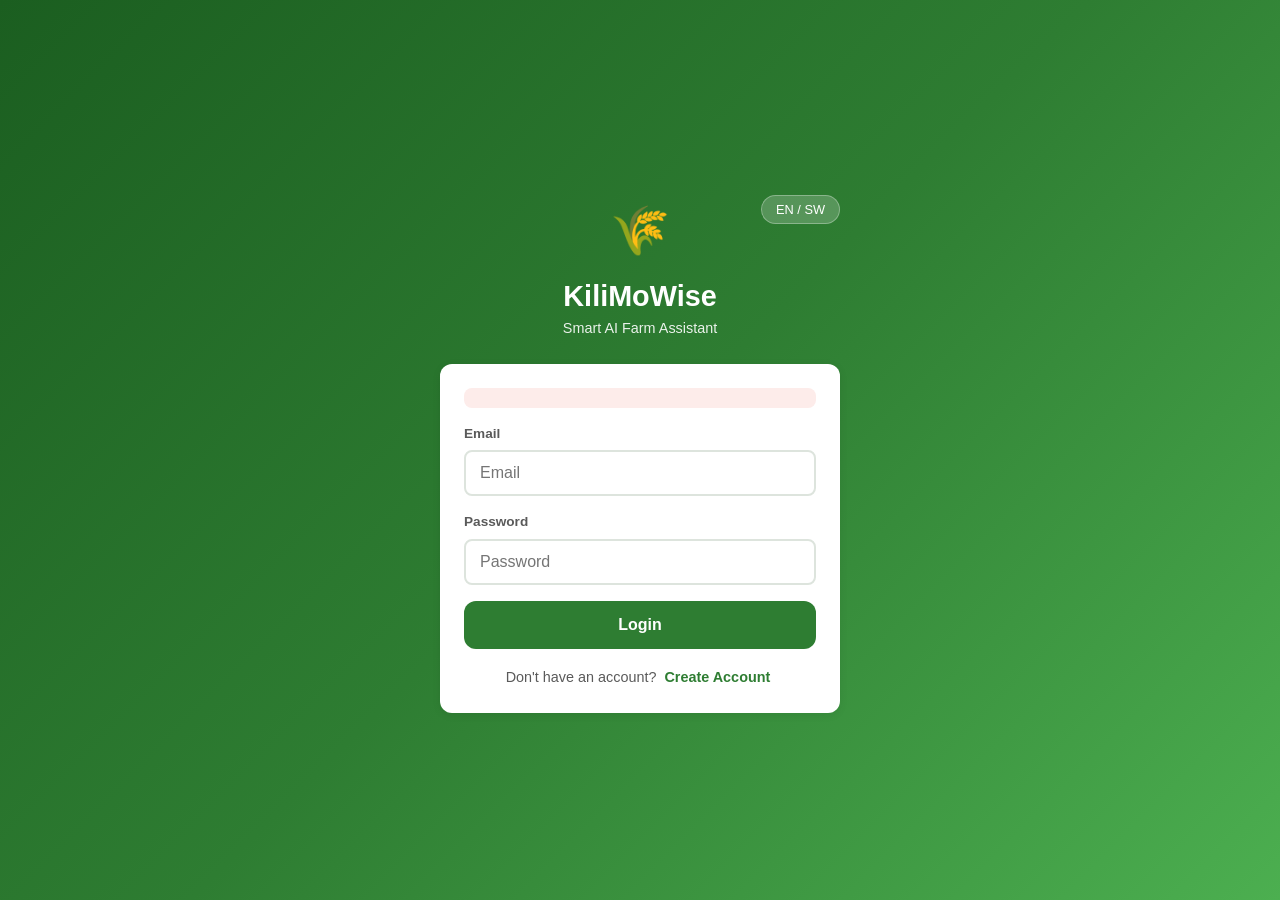
==== frontend/index.html @ 44e57fd1 "Initial frontend MVP - KiliMoWise Smart AI Farm Assistant" ====
<!DOCTYPE html>
<html lang="en">
<head>
  <meta charset="UTF-8">
  <meta name="viewport" content="width=device-width, initial-scale=1.0, maximum-scale=1.0, user-scalable=no">
  <meta name="theme-color" content="#2e7d32">
  <meta name="apple-mobile-web-app-capable" content="yes">
  <meta name="apple-mobile-web-app-status-bar-style" content="black-translucent">
  <title data-i18n="app.name">KiliMoWise</title>
  <link rel="manifest" href="manifest.json">
  <link rel="apple-touch-icon" href="data:image/svg+xml,%3Csvg xmlns='http://www.w3.org/2000/svg' viewBox='0 0 192 192'%3E%3Crect width='192' height='192' fill='%232e7d32'/%3E%3Ctext x='96' y='140' font-size='120' text-anchor='middle' fill='white'%3E🌾%3C/text%3E%3C/svg%3E">
  <link rel="stylesheet" href="css/style.css">
  <script src="config.js"></script>
  <script src="js/i18n.js"></script>
  <script src="js/utils.js"></script>
  <script src="js/api.js"></script>
  <script src="js/auth.js"></script>
  <script src="js/dashboard.js"></script>
  <script>
    if ('serviceWorker' in navigator) {
      navigator.serviceWorker.register('service-worker.js');
    }
  </script>
</head>
<body>
  <header class="app-header">
    <div>
      <span style="font-size:1.2rem;">🌾</span>
      <span data-i18n="app.name" style="font-weight:600;margin-left:6px;">KiliMoWise</span>
    </div>
    <div class="header-actions">
      <button onclick="toggleLanguage()">EN / SW</button>
      <button onclick="logout()" data-i18n="auth.logout">Logout</button>
    </div>
  </header>

  <main class="container">
    <h2 class="mb-16" style="font-size:1.2rem;">
      <span data-i18n="auth.welcome">Karibu</span>, <span id="welcomeName"></span> 👋
    </h2>

    <div class="card">
      <div class="card-title" data-i18n="dashboard.totalExpenses">Total Expenses</div>
      <div id="expenseSkeleton" class="skeleton skeleton-text" style="height:32px;"></div>
      <div id="expenseSummary" class="budget-total">—</div>
    </div>

    <div class="card">
      <div class="card-title" data-i18n="dashboard.latestTip">Farming Tip</div>
      <div id="tipSkeleton" class="skeleton skeleton-text"></div>
      <div class="skeleton skeleton-text short" id="tipSkeleton2"></div>
      <p id="tipContent" style="font-size:0.9rem;color:var(--text-secondary);"></p>
    </div>

    <div id="diagnosisSection" class="card hidden">
      <div class="card-title" data-i18n="dashboard.recentDiagnosis">Recent Diagnosis</div>
      <p id="diagnosisPreview" style="font-size:0.9rem;color:var(--text-secondary);"></p>
      <button class="btn btn-outline btn-block mt-8" onclick="window.location.href='advisor.html'" data-i18n="advisor.title">AI Advisor</button>
    </div>

    <h3 class="mb-8 mt-16" data-i18n="dashboard.quickActions">Quick Actions</h3>
    <div class="quick-actions">
      <a href="advisor.html" class="action-card">
        <span class="action-icon">🤖</span>
        <span class="action-label" data-i18n="nav.advisor">Advisor</span>
      </a>
      <a href="budget.html" class="action-card">
        <span class="action-icon">💰</span>
        <span class="action-label" data-i18n="nav.budget">Budget</span>
      </a>
      <a href="insights.html" class="action-card">
        <span class="action-icon">📊</span>
        <span class="action-label" data-i18n="nav.insights">Insights</span>
      </a>
    </div>
  </main>

  <nav class="bottom-nav">
    <a href="index.html" class="nav-item active"><span class="nav-icon">🏠</span><span data-i18n="nav.home">Home</span></a>
    <a href="advisor.html" class="nav-item"><span class="nav-icon">🤖</span><span data-i18n="nav.advisor">Advisor</span></a>
    <a href="budget.html" class="nav-item"><span class="nav-icon">💰</span><span data-i18n="nav.budget">Budget</span></a>
    <a href="insights.html" class="nav-item"><span class="nav-icon">📊</span><span data-i18n="nav.insights">Insights</span></a>
  </nav>
</body>
</html>
---- frontend/css/style.css ----
:root {
  --primary: #2e7d32;
  --primary-dark: #1b5e20;
  --primary-light: #4caf50;
  --primary-bg: #e8f5e9;
  --bg: #f0f4f0;
  --card: #ffffff;
  --text: #1a1a1a;
  --text-secondary: #5a5a5a;
  --border: #dde4dd;
  --danger: #d32f2f;
  --warning: #f57c00;
  --info: #1976d2;
  --radius: 12px;
  --radius-sm: 8px;
  --shadow: 0 2px 8px rgba(0,0,0,0.08);
  --shadow-lg: 0 4px 16px rgba(0,0,0,0.12);
  --nav-height: 64px;
  --header-height: 56px;
  --max-width: 480px;
}

*, *::before, *::after { box-sizing: border-box; margin: 0; padding: 0; }

html { font-size: 16px; -webkit-text-size-adjust: 100%; }

body {
  font-family: -apple-system, BlinkMacSystemFont, 'Segoe UI', Roboto, Oxygen, Ubuntu, sans-serif;
  background: var(--bg);
  color: var(--text);
  line-height: 1.5;
  min-height: 100vh;
  padding-bottom: calc(var(--nav-height) + 16px);
}

body.auth-page { padding-bottom: 0; }

a { color: var(--primary); text-decoration: none; }
img { max-width: 100%; height: auto; }

.hidden { display: none !important; }

/* ========== APP HEADER ========== */
.app-header {
  background: var(--primary);
  color: white;
  padding: 12px 16px;
  position: sticky;
  top: 0;
  z-index: 100;
  display: flex;
  align-items: center;
  justify-content: space-between;
  min-height: var(--header-height);
}

.app-header h1 {
  font-size: 1.1rem;
  font-weight: 600;
}

.header-actions {
  display: flex;
  align-items: center;
  gap: 8px;
}

.header-actions button {
  background: none;
  border: none;
  color: white;
  font-size: 0.85rem;
  padding: 6px 10px;
  border-radius: var(--radius-sm);
  cursor: pointer;
  display: flex;
  align-items: center;
  gap: 4px;
}

.header-actions button:active { background: rgba(255,255,255,0.15); }

/* ========== BOTTOM NAV ========== */
.bottom-nav {
  position: fixed;
  bottom: 0;
  left: 0;
  right: 0;
  background: var(--card);
  border-top: 1px solid var(--border);
  display: flex;
  z-index: 100;
  height: var(--nav-height);
}

.nav-item {
  flex: 1;
  display: flex;
  flex-direction: column;
  align-items: center;
  justify-content: center;
  gap: 2px;
  font-size: 0.7rem;
  color: var(--text-secondary);
  cursor: pointer;
  text-decoration: none;
  -webkit-tap-highlight-color: transparent;
  padding: 4px 0;
}

.nav-item .nav-icon { font-size: 1.4rem; line-height: 1; }

.nav-item.active { color: var(--primary); font-weight: 600; }

.nav-item:active { background: var(--primary-bg); }

/* ========== CARDS ========== */
.card {
  background: var(--card);
  border-radius: var(--radius);
  box-shadow: var(--shadow);
  padding: 16px;
  margin-bottom: 12px;
}

.card-title {
  font-size: 0.9rem;
  font-weight: 600;
  color: var(--text-secondary);
  text-transform: uppercase;
  letter-spacing: 0.5px;
  margin-bottom: 8px;
}

/* ========== BUTTONS ========== */
.btn {
  display: inline-flex;
  align-items: center;
  justify-content: center;
  gap: 8px;
  padding: 12px 24px;
  border: none;
  border-radius: var(--radius);
  font-size: 1rem;
  font-weight: 600;
  cursor: pointer;
  transition: all 0.15s ease;
  -webkit-tap-highlight-color: transparent;
  min-height: 48px;
  text-align: center;
}

.btn:disabled { opacity: 0.6; cursor: not-allowed; }
.btn:active:not(:disabled) { transform: scale(0.97); }

.btn-primary {
  background: var(--primary);
  color: white;
}

.btn-primary:hover:not(:disabled) { background: var(--primary-dark); }

.btn-outline {
  background: transparent;
  border: 2px solid var(--primary);
  color: var(--primary);
}

.btn-block { width: 100%; }

.btn-link {
  background: none;
  border: none;
  color: var(--primary);
  font-weight: 600;
  cursor: pointer;
  padding: 4px;
  font-size: inherit;
}

/* ========== FORMS ========== */
.form-group { margin-bottom: 16px; }

.form-group label {
  display: block;
  font-size: 0.85rem;
  font-weight: 600;
  color: var(--text-secondary);
  margin-bottom: 6px;
}

.input, .select, textarea.input {
  width: 100%;
  padding: 12px 14px;
  border: 2px solid var(--border);
  border-radius: var(--radius-sm);
  font-size: 1rem;
  font-family: inherit;
  background: var(--card);
  color: var(--text);
  transition: border-color 0.15s;
  -webkit-appearance: none;
  appearance: none;
}

.input:focus, .select:focus, textarea.input:focus {
  outline: none;
  border-color: var(--primary);
}

textarea.input { resize: vertical; min-height: 100px; }

.select {
  background-image: url("data:image/svg+xml,%3Csvg xmlns='http://www.w3.org/2000/svg' width='12' height='8'%3E%3Cpath d='M1 1l5 5 5-5' stroke='%235a5a5a' stroke-width='2' fill='none'/%3E%3C/svg%3E");
  background-repeat: no-repeat;
  background-position: right 14px center;
  padding-right: 36px;
}

/* ========== AUTH PAGE ========== */
.auth-page {
  background: linear-gradient(135deg, var(--primary-dark) 0%, var(--primary) 50%, var(--primary-light) 100%);
  display: flex;
  align-items: center;
  justify-content: center;
  min-height: 100vh;
  padding: 20px;
}

.auth-container {
  width: 100%;
  max-width: 400px;
}

.auth-header {
  text-align: center;
  color: white;
  margin-bottom: 24px;
  position: relative;
}

.auth-header .lang-toggle {
  position: absolute;
  top: 0;
  right: 0;
  background: rgba(255,255,255,0.2);
  border: 1px solid rgba(255,255,255,0.3);
  color: white;
  padding: 6px 14px;
  border-radius: 20px;
  cursor: pointer;
  font-size: 0.8rem;
}

.auth-logo { margin-bottom: 8px; }

.auth-logo .logo-icon { font-size: 3rem; display: block; margin-bottom: 8px; }

.auth-logo h1 { font-size: 1.8rem; font-weight: 700; }

.auth-logo .tagline { font-size: 0.9rem; opacity: 0.9; }

.auth-card { padding: 24px; }

.auth-error {
  background: #fdecea;
  color: var(--danger);
  padding: 10px 14px;
  border-radius: var(--radius-sm);
  margin-bottom: 16px;
  font-size: 0.85rem;
}

.auth-toggle { text-align: center; margin-top: 16px; font-size: 0.9rem; color: var(--text-secondary); }

/* ========== CONTAINER ========== */
.container { max-width: var(--max-width); margin: 0 auto; padding: 16px; }

/* ========== LOADING SPINNER ========== */
.spinner {
  width: 24px;
  height: 24px;
  border: 3px solid var(--border);
  border-top-color: var(--primary);
  border-radius: 50%;
  animation: spin 0.7s linear infinite;
  display: inline-block;
}

@keyframes spin { to { transform: rotate(360deg); } }

.loading-state {
  display: flex;
  flex-direction: column;
  align-items: center;
  justify-content: center;
  padding: 40px 20px;
  gap: 12px;
  color: var(--text-secondary);
}

/* ========== SKELETON ========== */
.skeleton {
  background: linear-gradient(90deg, #e0e0e0 25%, #f0f0f0 50%, #e0e0e0 75%);
  background-size: 200% 100%;
  animation: shimmer 1.5s infinite;
  border-radius: var(--radius-sm);
}

@keyframes shimmer { 0% { background-position: 200% 0; } 100% { background-position: -200% 0; } }

.skeleton-card {
  height: 80px;
  margin-bottom: 12px;
}

.skeleton-text { height: 16px; margin-bottom: 8px; width: 80%; }

.skeleton-text.short { width: 50%; }

/* ========== BADGE ========== */
.badge {
  display: inline-block;
  padding: 4px 10px;
  border-radius: 20px;
  font-size: 0.75rem;
  font-weight: 600;
}

.badge-confidence {
  background: var(--primary-bg);
  color: var(--primary);
  font-size: 0.9rem;
  padding: 6px 14px;
}

.badge-category {
  background: var(--primary-bg);
  color: var(--primary);
}

.badge-season {
  background: #fff3e0;
  color: var(--warning);
}

/* ========== TABLE ========== */
.table-wrapper { overflow-x: auto; }

table {
  width: 100%;
  border-collapse: collapse;
  font-size: 0.85rem;
}

th, td {
  padding: 10px 8px;
  text-align: left;
  border-bottom: 1px solid var(--border);
  white-space: nowrap;
}

th {
  font-weight: 600;
  color: var(--text-secondary);
  font-size: 0.75rem;
  text-transform: uppercase;
  letter-spacing: 0.5px;
}

tr:last-child td { border-bottom: none; }

/* ========== TOAST ========== */
.toast-container {
  position: fixed;
  top: 16px;
  left: 50%;
  transform: translateX(-50%);
  z-index: 1000;
  display: flex;
  flex-direction: column;
  gap: 8px;
  width: calc(100% - 32px);
  max-width: 400px;
}

.toast {
  padding: 14px 18px;
  border-radius: var(--radius);
  color: white;
  font-weight: 500;
  font-size: 0.9rem;
  box-shadow: var(--shadow-lg);
  animation: toastIn 0.3s ease;
}

.toast-success { background: var(--primary); }
.toast-error { background: var(--danger); }
.toast-info { background: var(--info); }

.toast-hide { animation: toastOut 0.3s ease forwards; }

@keyframes toastIn {
  from { opacity: 0; transform: translateY(-20px); }
  to { opacity: 1; transform: translateY(0); }
}

@keyframes toastOut {
  from { opacity: 1; transform: translateY(0); }
  to { opacity: 0; transform: translateY(-20px); }
}

/* ========== QUICK ACTIONS GRID ========== */
.quick-actions {
  display: grid;
  grid-template-columns: 1fr 1fr 1fr;
  gap: 12px;
}

.action-card {
  background: var(--card);
  border-radius: var(--radius);
  box-shadow: var(--shadow);
  padding: 20px 12px;
  text-align: center;
  cursor: pointer;
  text-decoration: none;
  color: var(--text);
  transition: transform 0.15s;
  -webkit-tap-highlight-color: transparent;
}

.action-card:active { transform: scale(0.96); }

.action-card .action-icon { font-size: 2rem; display: block; margin-bottom: 6px; }

.action-card .action-label {
  font-size: 0.8rem;
  font-weight: 600;
  color: var(--text-secondary);
}

/* ========== INSIGHTS ========== */
.insight-section { margin-bottom: 24px; }

.insight-section h2 {
  font-size: 1rem;
  font-weight: 700;
  margin-bottom: 12px;
  display: flex;
  align-items: center;
  gap: 8px;
}

.insight-card {
  background: var(--card);
  border-radius: var(--radius);
  box-shadow: var(--shadow);
  padding: 14px 16px;
  margin-bottom: 8px;
  border-left: 4px solid var(--primary);
}

.insight-card h3 { font-size: 0.95rem; margin-bottom: 4px; }
.insight-card p { font-size: 0.85rem; color: var(--text-secondary); }

/* ========== BUDGET ========== */
.budget-total {
  font-size: 1.6rem;
  font-weight: 700;
  color: var(--primary);
}

.expense-item {
  display: flex;
  justify-content: space-between;
  align-items: center;
  padding: 12px 0;
  border-bottom: 1px solid var(--border);
}

.expense-item:last-child { border-bottom: none; }

.expense-left { flex: 1; }

.expense-category { margin-bottom: 2px; }

.expense-desc { font-size: 0.8rem; color: var(--text-secondary); }

.expense-date { font-size: 0.75rem; color: var(--text-secondary); margin-top: 2px; }

.expense-amount {
  font-weight: 700;
  font-size: 1rem;
  color: var(--text);
  white-space: nowrap;
}

/* ========== ADVISOR RESULTS ========== */
.result-section { margin-top: 16px; }

.result-card {
  background: var(--card);
  border-radius: var(--radius);
  box-shadow: var(--shadow);
  padding: 16px;
  margin-bottom: 12px;
}

.result-card h3 {
  font-size: 0.85rem;
  text-transform: uppercase;
  letter-spacing: 0.5px;
  color: var(--text-secondary);
  margin-bottom: 6px;
}

.result-card p { font-size: 0.95rem; line-height: 1.6; }

.result-card.diagnosis { border-left: 4px solid var(--warning); }
.result-card.solution { border-left: 4px solid var(--primary); }

.confidence-bar {
  height: 8px;
  background: var(--border);
  border-radius: 4px;
  margin-top: 8px;
  overflow: hidden;
}

.confidence-bar-fill {
  height: 100%;
  background: var(--primary);
  border-radius: 4px;
  transition: width 0.5s ease;
}

/* ========== EMPTY STATE ========== */
.empty-state {
  text-align: center;
  padding: 40px 20px;
  color: var(--text-secondary);
}

.empty-state .empty-icon { font-size: 3rem; margin-bottom: 12px; display: block; }
.empty-state p { font-size: 0.9rem; }

/* ========== OFFLINE BANNER ========== */
.offline-banner {
  background: #fff3e0;
  color: var(--warning);
  padding: 8px 16px;
  font-size: 0.8rem;
  font-weight: 600;
  text-align: center;
}

/* ========== CACHED DATA BANNER ========== */
.cached-banner {
  background: #e3f2fd;
  color: var(--info);
  padding: 8px 16px;
  font-size: 0.8rem;
  font-weight: 600;
  text-align: center;
  margin-bottom: 12px;
  border-radius: var(--radius-sm);
}

/* ========== IMAGE UPLOAD PLACEHOLDER ========== */
.upload-placeholder {
  display: flex;
  align-items: center;
  gap: 10px;
  padding: 10px 14px;
  background: var(--bg);
  border: 2px dashed var(--border);
  border-radius: var(--radius-sm);
  color: var(--text-secondary);
  font-size: 0.85rem;
}

.upload-placeholder input[type="file"]:disabled { opacity: 0.4; }

.upload-placeholder .coming-soon {
  font-size: 0.75rem;
  font-weight: 600;
  color: var(--primary);
  background: var(--primary-bg);
  padding: 2px 8px;
  border-radius: 10px;
}

/* ========== RESPONSIVE ========== */
@media (min-width: 768px) {
  .container { max-width: 600px; }
  .quick-actions { gap: 16px; }
  .action-card { padding: 28px 16px; }
  .action-card .action-icon { font-size: 2.5rem; }
}

@media (min-width: 1024px) {
  .container { max-width: 720px; }
}

/* ========== MISC ========== */
.mt-8 { margin-top: 8px; }
.mt-16 { margin-top: 16px; }
.mb-8 { margin-bottom: 8px; }
.mb-16 { margin-bottom: 16px; }
.text-center { text-align: center; }
.text-secondary { color: var(--text-secondary); }
.flex-between { display: flex; justify-content: space-between; align-items: center; }
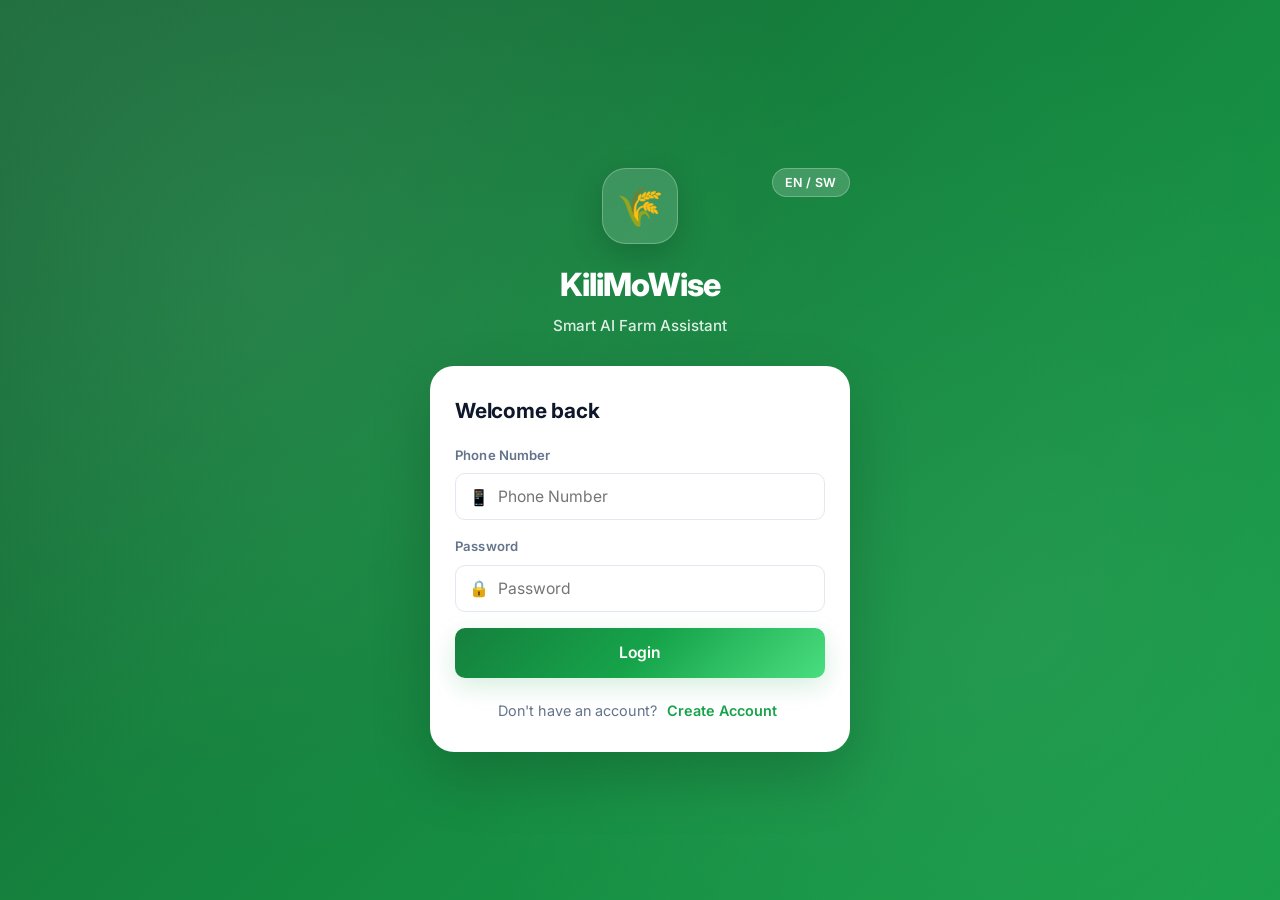
==== commit b1809b0f: "Contract fixes, security hardening, full UI redesign Backend: - Add FarmerDto so password/expenses n" ====
--- a/frontend/index.html
+++ b/frontend/index.html
@@ -3,12 +3,15 @@
 <head>
   <meta charset="UTF-8">
   <meta name="viewport" content="width=device-width, initial-scale=1.0, maximum-scale=1.0, user-scalable=no">
-  <meta name="theme-color" content="#2e7d32">
+  <meta name="theme-color" content="#16a34a">
   <meta name="apple-mobile-web-app-capable" content="yes">
   <meta name="apple-mobile-web-app-status-bar-style" content="black-translucent">
-  <title data-i18n="app.name">KiliMoWise</title>
+  <title data-i18n="dashboard.title">Dashboard · KiliMoWise</title>
   <link rel="manifest" href="manifest.json">
-  <link rel="apple-touch-icon" href="data:image/svg+xml,%3Csvg xmlns='http://www.w3.org/2000/svg' viewBox='0 0 192 192'%3E%3Crect width='192' height='192' fill='%232e7d32'/%3E%3Ctext x='96' y='140' font-size='120' text-anchor='middle' fill='white'%3E🌾%3C/text%3E%3C/svg%3E">
+  <link rel="preconnect" href="https://fonts.googleapis.com">
+  <link rel="preconnect" href="https://fonts.gstatic.com" crossorigin>
+  <link rel="stylesheet" href="https://fonts.googleapis.com/css2?family=Inter:wght@400;500;600;700;800&display=swap">
+  <link rel="apple-touch-icon" href="data:image/svg+xml,%3Csvg xmlns='http://www.w3.org/2000/svg' viewBox='0 0 192 192'%3E%3Crect width='192' height='192' fill='%2316a34a'/%3E%3Ctext x='96' y='140' font-size='120' text-anchor='middle' fill='white'%3E🌾%3C/text%3E%3C/svg%3E">
   <link rel="stylesheet" href="css/style.css">
   <script src="config.js"></script>
   <script src="js/i18n.js"></script>
@@ -24,51 +27,61 @@
 </head>
 <body>
   <header class="app-header">
-    <div>
-      <span style="font-size:1.2rem;">🌾</span>
-      <span data-i18n="app.name" style="font-weight:600;margin-left:6px;">KiliMoWise</span>
+    <div class="header-brand">
+      <span class="brand-mark">🌾</span>
+      <span data-i18n="app.name">KiliMoWise</span>
     </div>
     <div class="header-actions">
-      <button onclick="toggleLanguage()">EN / SW</button>
-      <button onclick="logout()" data-i18n="auth.logout">Logout</button>
+      <button class="lang-pill" onclick="toggleLanguage()">EN / SW</button>
+      <button class="ghost-btn" onclick="logout()" data-i18n="auth.logout">Logout</button>
     </div>
   </header>
 
   <main class="container">
-    <h2 class="mb-16" style="font-size:1.2rem;">
-      <span data-i18n="auth.welcome">Karibu</span>, <span id="welcomeName"></span> 👋
-    </h2>
+    <section class="hero fade-up">
+      <div class="hero-greeting" data-i18n="auth.welcome">Karibu</div>
+      <div class="hero-name" id="welcomeName">Farmer</div>
+      <div class="hero-sub" data-i18n="dashboard.heroSub">Your farm's smart companion — ask, track, and grow.</div>
+    </section>
 
-    <div class="card">
-      <div class="card-title" data-i18n="dashboard.totalExpenses">Total Expenses</div>
-      <div id="expenseSkeleton" class="skeleton skeleton-text" style="height:32px;"></div>
-      <div id="expenseSummary" class="budget-total">—</div>
+    <div class="summary-card fade-up" id="summaryCard">
+      <div class="summary-icon">💰</div>
+      <div class="summary-content">
+        <div class="summary-label" data-i18n="dashboard.totalExpenses">Total Expenses</div>
+        <div id="expenseSummary" class="summary-value skeleton-line">—</div>
+      </div>
     </div>
 
-    <div class="card">
-      <div class="card-title" data-i18n="dashboard.latestTip">Farming Tip</div>
-      <div id="tipSkeleton" class="skeleton skeleton-text"></div>
-      <div class="skeleton skeleton-text short" id="tipSkeleton2"></div>
-      <p id="tipContent" style="font-size:0.9rem;color:var(--text-secondary);"></p>
+    <div id="diagnosisSection" class="card diagnosis-card hidden fade-up">
+      <div class="card-title">
+        <span class="card-title-icon">🩺</span>
+        <span data-i18n="dashboard.recentDiagnosis">Recent Diagnosis</span>
+      </div>
+      <p id="diagnosisPreview" class="text-secondary" style="font-size:0.92rem;line-height:1.5;"></p>
+      <button class="btn btn-ghost btn-block mt-16" onclick="window.location.href='advisor.html'" data-i18n="dashboard.viewAdvisor">View in Advisor</button>
     </div>
 
-    <div id="diagnosisSection" class="card hidden">
-      <div class="card-title" data-i18n="dashboard.recentDiagnosis">Recent Diagnosis</div>
-      <p id="diagnosisPreview" style="font-size:0.9rem;color:var(--text-secondary);"></p>
-      <button class="btn btn-outline btn-block mt-8" onclick="window.location.href='advisor.html'" data-i18n="advisor.title">AI Advisor</button>
+    <div class="tip-card fade-up">
+      <div class="tip-icon">💡</div>
+      <div class="tip-body">
+        <div class="tip-title" data-i18n="dashboard.latestTip">Farming Tip</div>
+        <div id="tipContent" class="tip-content">Rotate crops every season to maintain soil fertility and reduce pest buildup.</div>
+      </div>
     </div>
 
-    <h3 class="mb-8 mt-16" data-i18n="dashboard.quickActions">Quick Actions</h3>
-    <div class="quick-actions">
+    <h3 class="section-title">
+      <span data-i18n="dashboard.quickActions">Quick Actions</span>
+    </h3>
+    <div class="quick-actions fade-up">
       <a href="advisor.html" class="action-card">
         <span class="action-icon">🤖</span>
         <span class="action-label" data-i18n="nav.advisor">Advisor</span>
       </a>
-      <a href="budget.html" class="action-card">
+      <a href="budget.html" class="action-card alt">
         <span class="action-icon">💰</span>
         <span class="action-label" data-i18n="nav.budget">Budget</span>
       </a>
-      <a href="insights.html" class="action-card">
+      <a href="insights.html" class="action-card info">
         <span class="action-icon">📊</span>
         <span class="action-label" data-i18n="nav.insights">Insights</span>
       </a>
--- a/frontend/css/style.css
+++ b/frontend/css/style.css
@@ -1,23 +1,38 @@
 :root {
-  --primary: #2e7d32;
-  --primary-dark: #1b5e20;
-  --primary-light: #4caf50;
-  --primary-bg: #e8f5e9;
-  --bg: #f0f4f0;
+  --primary: #16a34a;
+  --primary-dark: #15803d;
+  --primary-darker: #14532d;
+  --primary-light: #4ade80;
+  --primary-soft: #dcfce7;
+  --primary-bg: #f0fdf4;
+  --accent: #f59e0b;
+  --accent-soft: #fef3c7;
+  --bg: #f8fafc;
+  --bg-soft: #f1f5f9;
   --card: #ffffff;
-  --text: #1a1a1a;
-  --text-secondary: #5a5a5a;
-  --border: #dde4dd;
-  --danger: #d32f2f;
-  --warning: #f57c00;
-  --info: #1976d2;
-  --radius: 12px;
-  --radius-sm: 8px;
-  --shadow: 0 2px 8px rgba(0,0,0,0.08);
-  --shadow-lg: 0 4px 16px rgba(0,0,0,0.12);
-  --nav-height: 64px;
-  --header-height: 56px;
-  --max-width: 480px;
+  --text: #0f172a;
+  --text-secondary: #64748b;
+  --text-muted: #94a3b8;
+  --border: #e2e8f0;
+  --border-soft: #f1f5f9;
+  --danger: #dc2626;
+  --danger-soft: #fee2e2;
+  --success: #16a34a;
+  --info: #0ea5e9;
+  --info-soft: #e0f2fe;
+  --radius: 16px;
+  --radius-sm: 10px;
+  --radius-lg: 24px;
+  --shadow-sm: 0 1px 2px rgba(15,23,42,0.05);
+  --shadow: 0 4px 12px rgba(15,23,42,0.06);
+  --shadow-lg: 0 12px 32px rgba(15,23,42,0.10);
+  --shadow-glow: 0 8px 24px rgba(22,163,74,0.18);
+  --nav-height: 68px;
+  --header-height: 64px;
+  --max-width: 520px;
+  --gradient-primary: linear-gradient(135deg, #15803d 0%, #16a34a 50%, #4ade80 100%);
+  --gradient-hero: linear-gradient(135deg, #14532d 0%, #15803d 40%, #16a34a 100%);
+  --gradient-warm: linear-gradient(135deg, #f59e0b 0%, #fbbf24 100%);
 }
 
 *, *::before, *::after { box-sizing: border-box; margin: 0; padding: 0; }
@@ -25,12 +40,14 @@
 html { font-size: 16px; -webkit-text-size-adjust: 100%; }
 
 body {
-  font-family: -apple-system, BlinkMacSystemFont, 'Segoe UI', Roboto, Oxygen, Ubuntu, sans-serif;
+  font-family: 'Inter', -apple-system, BlinkMacSystemFont, 'Segoe UI', Roboto, Oxygen, Ubuntu, sans-serif;
   background: var(--bg);
   color: var(--text);
-  line-height: 1.5;
+  line-height: 1.55;
   min-height: 100vh;
-  padding-bottom: calc(var(--nav-height) + 16px);
+  padding-bottom: calc(var(--nav-height) + 24px);
+  -webkit-font-smoothing: antialiased;
+  -moz-osx-font-smoothing: grayscale;
 }
 
 body.auth-page { padding-bottom: 0; }
@@ -40,11 +57,13 @@
 
 .hidden { display: none !important; }
 
+button { font-family: inherit; }
+
 /* ========== APP HEADER ========== */
 .app-header {
-  background: var(--primary);
+  background: var(--gradient-primary);
   color: white;
-  padding: 12px 16px;
+  padding: 16px 20px;
   position: sticky;
   top: 0;
   z-index: 100;
@@ -52,45 +71,89 @@
   align-items: center;
   justify-content: space-between;
   min-height: var(--header-height);
+  box-shadow: 0 4px 16px rgba(20,83,45,0.18);
 }
 
 .app-header h1 {
-  font-size: 1.1rem;
-  font-weight: 600;
-}
-
-.header-actions {
-  display: flex;
-  align-items: center;
-  gap: 8px;
-}
-
-.header-actions button {
-  background: none;
+  font-size: 1.15rem;
+  font-weight: 700;
+  letter-spacing: -0.01em;
+}
+
+.app-header .back-btn {
+  width: 36px; height: 36px;
+  border-radius: 50%;
+  background: rgba(255,255,255,0.18);
   border: none;
   color: white;
-  font-size: 0.85rem;
-  padding: 6px 10px;
-  border-radius: var(--radius-sm);
+  font-size: 1.1rem;
+  display: flex; align-items: center; justify-content: center;
   cursor: pointer;
-  display: flex;
-  align-items: center;
-  gap: 4px;
-}
-
-.header-actions button:active { background: rgba(255,255,255,0.15); }
+  transition: background 0.2s;
+}
+.app-header .back-btn:active { background: rgba(255,255,255,0.32); }
+
+.header-brand {
+  display: flex; align-items: center; gap: 10px;
+  font-weight: 700; font-size: 1.05rem;
+  letter-spacing: -0.01em;
+}
+.header-brand .brand-mark {
+  width: 32px; height: 32px;
+  border-radius: 10px;
+  background: rgba(255,255,255,0.18);
+  display: flex; align-items: center; justify-content: center;
+  font-size: 1.1rem;
+}
+
+.header-actions { display: flex; align-items: center; gap: 8px; }
+
+.lang-pill {
+  background: rgba(255,255,255,0.18);
+  border: 1px solid rgba(255,255,255,0.25);
+  color: white;
+  font-size: 0.78rem;
+  font-weight: 600;
+  padding: 6px 12px;
+  border-radius: 999px;
+  cursor: pointer;
+  transition: background 0.2s;
+  letter-spacing: 0.04em;
+}
+.lang-pill:active { background: rgba(255,255,255,0.32); }
+
+.ghost-btn {
+  background: rgba(255,255,255,0.18);
+  border: 1px solid rgba(255,255,255,0.25);
+  color: white;
+  font-size: 0.8rem;
+  font-weight: 600;
+  padding: 7px 14px;
+  border-radius: 999px;
+  cursor: pointer;
+  transition: background 0.2s;
+}
+.ghost-btn:active { background: rgba(255,255,255,0.32); }
 
 /* ========== BOTTOM NAV ========== */
 .bottom-nav {
   position: fixed;
-  bottom: 0;
-  left: 0;
-  right: 0;
-  background: var(--card);
-  border-top: 1px solid var(--border);
+  bottom: 12px;
+  left: 50%;
+  transform: translateX(-50%);
+  background: rgba(255,255,255,0.94);
+  backdrop-filter: saturate(160%) blur(18px);
+  -webkit-backdrop-filter: saturate(160%) blur(18px);
+  border: 1px solid var(--border);
+  border-radius: 999px;
   display: flex;
   z-index: 100;
-  height: var(--nav-height);
+  height: 60px;
+  padding: 6px;
+  gap: 4px;
+  box-shadow: var(--shadow-lg);
+  width: calc(100% - 24px);
+  max-width: 460px;
 }
 
 .nav-item {
@@ -100,36 +163,250 @@
   align-items: center;
   justify-content: center;
   gap: 2px;
-  font-size: 0.7rem;
-  color: var(--text-secondary);
+  font-size: 0.68rem;
+  font-weight: 600;
+  color: var(--text-muted);
   cursor: pointer;
   text-decoration: none;
   -webkit-tap-highlight-color: transparent;
   padding: 4px 0;
-}
-
-.nav-item .nav-icon { font-size: 1.4rem; line-height: 1; }
-
-.nav-item.active { color: var(--primary); font-weight: 600; }
-
-.nav-item:active { background: var(--primary-bg); }
+  border-radius: 999px;
+  transition: all 0.2s;
+}
+
+.nav-item .nav-icon {
+  font-size: 1.25rem;
+  line-height: 1;
+  filter: grayscale(0.3);
+  transition: all 0.2s;
+}
+
+.nav-item.active {
+  color: white;
+  background: var(--gradient-primary);
+  box-shadow: var(--shadow-glow);
+}
+.nav-item.active .nav-icon { filter: none; transform: scale(1.05); }
+
+.nav-item:not(.active):active { background: var(--bg-soft); }
+
+/* ========== CONTAINER ========== */
+.container { max-width: var(--max-width); margin: 0 auto; padding: 20px 16px 8px; }
+
+/* ========== HERO (dashboard) ========== */
+.hero {
+  position: relative;
+  background: var(--gradient-hero);
+  color: white;
+  border-radius: var(--radius-lg);
+  padding: 24px 22px 56px;
+  margin-bottom: 28px;
+  overflow: hidden;
+  box-shadow: var(--shadow-glow);
+}
+.hero::after {
+  content: '';
+  position: absolute;
+  width: 220px; height: 220px;
+  right: -60px; top: -80px;
+  background: radial-gradient(circle, rgba(255,255,255,0.15) 0%, transparent 70%);
+  border-radius: 50%;
+  pointer-events: none;
+}
+.hero-greeting {
+  font-size: 0.82rem;
+  font-weight: 500;
+  letter-spacing: 0.06em;
+  text-transform: uppercase;
+  opacity: 0.85;
+  margin-bottom: 6px;
+}
+.hero-name {
+  font-size: 1.5rem;
+  font-weight: 700;
+  letter-spacing: -0.02em;
+  line-height: 1.2;
+  margin-bottom: 6px;
+}
+.hero-sub {
+  font-size: 0.88rem;
+  opacity: 0.85;
+  max-width: 80%;
+}
+
+/* Floating summary card overlapping the hero */
+.summary-card {
+  background: var(--card);
+  border-radius: var(--radius);
+  padding: 18px 20px;
+  margin: -36px 16px 16px;
+  box-shadow: var(--shadow-lg);
+  position: relative;
+  z-index: 2;
+  display: flex;
+  align-items: center;
+  gap: 16px;
+  max-width: calc(var(--max-width) - 32px);
+  margin-left: auto;
+  margin-right: auto;
+}
+.summary-icon {
+  width: 48px; height: 48px;
+  border-radius: 14px;
+  background: var(--primary-soft);
+  color: var(--primary);
+  display: flex; align-items: center; justify-content: center;
+  font-size: 1.4rem;
+  flex-shrink: 0;
+}
+.summary-content { flex: 1; min-width: 0; }
+.summary-label {
+  font-size: 0.72rem;
+  font-weight: 600;
+  color: var(--text-muted);
+  text-transform: uppercase;
+  letter-spacing: 0.06em;
+  margin-bottom: 2px;
+}
+.summary-value {
+  font-size: 1.4rem;
+  font-weight: 800;
+  color: var(--text);
+  letter-spacing: -0.02em;
+  line-height: 1.1;
+}
+.summary-value.skeleton-line {
+  height: 1.4rem;
+  width: 60%;
+  background: linear-gradient(90deg, #e2e8f0 25%, #f1f5f9 50%, #e2e8f0 75%);
+  background-size: 200% 100%;
+  animation: shimmer 1.4s infinite;
+  border-radius: 6px;
+}
 
 /* ========== CARDS ========== */
 .card {
   background: var(--card);
   border-radius: var(--radius);
   box-shadow: var(--shadow);
-  padding: 16px;
-  margin-bottom: 12px;
-}
+  padding: 18px;
+  margin-bottom: 14px;
+  border: 1px solid var(--border-soft);
+}
+
+.card-elevated { box-shadow: var(--shadow-lg); }
 
 .card-title {
-  font-size: 0.9rem;
-  font-weight: 600;
+  font-size: 0.78rem;
+  font-weight: 700;
   color: var(--text-secondary);
   text-transform: uppercase;
-  letter-spacing: 0.5px;
-  margin-bottom: 8px;
+  letter-spacing: 0.08em;
+  margin-bottom: 10px;
+  display: flex;
+  align-items: center;
+  gap: 8px;
+}
+
+.card-title .card-title-icon {
+  width: 24px; height: 24px;
+  border-radius: 8px;
+  background: var(--primary-soft);
+  color: var(--primary);
+  display: flex; align-items: center; justify-content: center;
+  font-size: 0.8rem;
+}
+
+.section-title {
+  font-size: 1.05rem;
+  font-weight: 700;
+  color: var(--text);
+  letter-spacing: -0.01em;
+  margin: 24px 4px 12px;
+  display: flex;
+  align-items: center;
+  justify-content: space-between;
+}
+.section-title .see-all {
+  font-size: 0.78rem;
+  font-weight: 600;
+  color: var(--primary);
+  text-transform: none;
+  letter-spacing: 0;
+}
+
+/* ========== TIP / ADVICE PREVIEW ========== */
+.tip-card {
+  display: flex; gap: 14px; align-items: flex-start;
+  background: linear-gradient(135deg, #fef3c7 0%, #fde68a 100%);
+  border-radius: var(--radius);
+  padding: 16px;
+  margin-bottom: 14px;
+  color: #78350f;
+  border: 1px solid rgba(245,158,11,0.2);
+}
+.tip-icon {
+  width: 40px; height: 40px;
+  border-radius: 12px;
+  background: rgba(255,255,255,0.7);
+  display: flex; align-items: center; justify-content: center;
+  font-size: 1.2rem;
+  flex-shrink: 0;
+}
+.tip-body { flex: 1; }
+.tip-title {
+  font-size: 0.78rem; font-weight: 700;
+  text-transform: uppercase; letter-spacing: 0.06em;
+  opacity: 0.7; margin-bottom: 4px;
+}
+.tip-content { font-size: 0.92rem; line-height: 1.5; }
+
+.diagnosis-card {
+  border-left: 4px solid var(--accent);
+}
+.diagnosis-card .card-title { color: #b45309; }
+
+/* ========== QUICK ACTIONS ========== */
+.quick-actions {
+  display: grid;
+  grid-template-columns: 1fr 1fr 1fr;
+  gap: 12px;
+}
+
+.action-card {
+  background: var(--card);
+  border-radius: var(--radius);
+  box-shadow: var(--shadow);
+  padding: 22px 12px 18px;
+  text-align: center;
+  cursor: pointer;
+  text-decoration: none;
+  color: var(--text);
+  transition: transform 0.15s, box-shadow 0.2s;
+  -webkit-tap-highlight-color: transparent;
+  border: 1px solid var(--border-soft);
+  display: flex; flex-direction: column; align-items: center; gap: 10px;
+}
+.action-card:active { transform: scale(0.97); box-shadow: var(--shadow); }
+
+.action-card .action-icon {
+  width: 52px; height: 52px;
+  border-radius: 16px;
+  display: flex; align-items: center; justify-content: center;
+  font-size: 1.6rem;
+  background: var(--primary-soft);
+  color: var(--primary);
+  transition: transform 0.2s;
+}
+.action-card:active .action-icon { transform: scale(0.92); }
+
+.action-card.alt .action-icon { background: var(--accent-soft); color: var(--accent); }
+.action-card.info .action-icon { background: var(--info-soft); color: var(--info); }
+
+.action-card .action-label {
+  font-size: 0.82rem;
+  font-weight: 600;
+  color: var(--text);
 }
 
 /* ========== BUTTONS ========== */
@@ -138,33 +415,41 @@
   align-items: center;
   justify-content: center;
   gap: 8px;
-  padding: 12px 24px;
+  padding: 14px 22px;
   border: none;
-  border-radius: var(--radius);
-  font-size: 1rem;
+  border-radius: var(--radius-sm);
+  font-size: 0.98rem;
   font-weight: 600;
   cursor: pointer;
   transition: all 0.15s ease;
   -webkit-tap-highlight-color: transparent;
-  min-height: 48px;
+  min-height: 50px;
   text-align: center;
-}
-
-.btn:disabled { opacity: 0.6; cursor: not-allowed; }
-.btn:active:not(:disabled) { transform: scale(0.97); }
+  letter-spacing: -0.005em;
+}
+.btn:disabled { opacity: 0.55; cursor: not-allowed; }
+.btn:active:not(:disabled) { transform: scale(0.98); }
 
 .btn-primary {
-  background: var(--primary);
+  background: var(--gradient-primary);
   color: white;
-}
-
-.btn-primary:hover:not(:disabled) { background: var(--primary-dark); }
+  box-shadow: var(--shadow-glow);
+}
+.btn-primary:hover:not(:disabled) { box-shadow: 0 10px 28px rgba(22,163,74,0.28); }
 
 .btn-outline {
   background: transparent;
   border: 2px solid var(--primary);
   color: var(--primary);
-}
+  box-shadow: none;
+}
+
+.btn-ghost {
+  background: var(--bg-soft);
+  color: var(--text);
+}
+
+.btn-danger { background: var(--danger); color: white; }
 
 .btn-block { width: 100%; }
 
@@ -174,198 +459,260 @@
   color: var(--primary);
   font-weight: 600;
   cursor: pointer;
-  padding: 4px;
+  padding: 4px 6px;
   font-size: inherit;
-}
+  border-radius: 6px;
+}
+.btn-link:active { background: var(--primary-soft); }
 
 /* ========== FORMS ========== */
 .form-group { margin-bottom: 16px; }
 
 .form-group label {
   display: block;
-  font-size: 0.85rem;
+  font-size: 0.82rem;
   font-weight: 600;
   color: var(--text-secondary);
-  margin-bottom: 6px;
+  margin-bottom: 8px;
+  letter-spacing: 0.01em;
 }
 
 .input, .select, textarea.input {
   width: 100%;
-  padding: 12px 14px;
-  border: 2px solid var(--border);
+  padding: 13px 15px;
+  border: 1.5px solid var(--border);
   border-radius: var(--radius-sm);
-  font-size: 1rem;
+  font-size: 0.98rem;
   font-family: inherit;
   background: var(--card);
   color: var(--text);
-  transition: border-color 0.15s;
+  transition: border-color 0.15s, box-shadow 0.15s;
   -webkit-appearance: none;
   appearance: none;
 }
-
 .input:focus, .select:focus, textarea.input:focus {
   outline: none;
   border-color: var(--primary);
-}
-
-textarea.input { resize: vertical; min-height: 100px; }
+  box-shadow: 0 0 0 4px rgba(22,163,74,0.12);
+}
+
+textarea.input { resize: vertical; min-height: 110px; line-height: 1.5; }
 
 .select {
-  background-image: url("data:image/svg+xml,%3Csvg xmlns='http://www.w3.org/2000/svg' width='12' height='8'%3E%3Cpath d='M1 1l5 5 5-5' stroke='%235a5a5a' stroke-width='2' fill='none'/%3E%3C/svg%3E");
+  background-image: url("data:image/svg+xml,%3Csvg xmlns='http://www.w3.org/2000/svg' width='12' height='8'%3E%3Cpath d='M1 1l5 5 5-5' stroke='%2364748b' stroke-width='2' fill='none' stroke-linecap='round'/%3E%3C/svg%3E");
   background-repeat: no-repeat;
-  background-position: right 14px center;
-  padding-right: 36px;
-}
+  background-position: right 16px center;
+  padding-right: 40px;
+}
+
+.input-icon-wrap {
+  position: relative;
+}
+.input-icon-wrap .input-icon {
+  position: absolute;
+  left: 14px;
+  top: 50%;
+  transform: translateY(-50%);
+  color: var(--text-muted);
+  font-size: 1rem;
+  pointer-events: none;
+}
+.input-icon-wrap .input { padding-left: 42px; }
 
 /* ========== AUTH PAGE ========== */
 .auth-page {
-  background: linear-gradient(135deg, var(--primary-dark) 0%, var(--primary) 50%, var(--primary-light) 100%);
+  background:
+    radial-gradient(circle at 0% 0%, rgba(74,222,128,0.18) 0%, transparent 50%),
+    radial-gradient(circle at 100% 100%, rgba(21,128,61,0.18) 0%, transparent 50%),
+    var(--gradient-hero);
   display: flex;
   align-items: center;
   justify-content: center;
   min-height: 100vh;
   padding: 20px;
+  position: relative;
+  overflow: hidden;
+}
+.auth-page::before {
+  content: '';
+  position: absolute;
+  inset: 0;
+  background-image:
+    radial-gradient(circle at 20% 30%, rgba(255,255,255,0.06) 0%, transparent 50%),
+    radial-gradient(circle at 80% 70%, rgba(255,255,255,0.06) 0%, transparent 50%);
+  pointer-events: none;
 }
 
 .auth-container {
   width: 100%;
-  max-width: 400px;
+  max-width: 420px;
+  position: relative;
+  z-index: 1;
 }
 
 .auth-header {
   text-align: center;
   color: white;
-  margin-bottom: 24px;
+  margin-bottom: 28px;
   position: relative;
+}
+
+.auth-logo { margin-bottom: 8px; }
+
+.auth-logo .logo-mark {
+  width: 76px; height: 76px;
+  border-radius: 24px;
+  background: rgba(255,255,255,0.15);
+  border: 1px solid rgba(255,255,255,0.25);
+  margin: 0 auto 16px;
+  display: flex; align-items: center; justify-content: center;
+  font-size: 2.4rem;
+  box-shadow: 0 12px 32px rgba(0,0,0,0.18);
+  animation: float 4s ease-in-out infinite;
+}
+
+@keyframes float {
+  0%, 100% { transform: translateY(0); }
+  50% { transform: translateY(-6px); }
+}
+
+.auth-logo h1 {
+  font-size: 2rem;
+  font-weight: 800;
+  letter-spacing: -0.03em;
+  margin-bottom: 4px;
+}
+
+.auth-logo .tagline {
+  font-size: 0.95rem;
+  opacity: 0.85;
+  font-weight: 500;
 }
 
 .auth-header .lang-toggle {
   position: absolute;
   top: 0;
   right: 0;
-  background: rgba(255,255,255,0.2);
-  border: 1px solid rgba(255,255,255,0.3);
-  color: white;
-  padding: 6px 14px;
-  border-radius: 20px;
-  cursor: pointer;
-  font-size: 0.8rem;
-}
-
-.auth-logo { margin-bottom: 8px; }
-
-.auth-logo .logo-icon { font-size: 3rem; display: block; margin-bottom: 8px; }
-
-.auth-logo h1 { font-size: 1.8rem; font-weight: 700; }
-
-.auth-logo .tagline { font-size: 0.9rem; opacity: 0.9; }
-
-.auth-card { padding: 24px; }
+}
+
+.auth-card {
+  background: var(--card);
+  border-radius: var(--radius-lg);
+  padding: 28px 24px;
+  box-shadow: 0 24px 60px rgba(0,0,0,0.18);
+  border: 1px solid rgba(255,255,255,0.6);
+  backdrop-filter: blur(10px);
+}
+
+.auth-card h2 {
+  font-size: 1.3rem;
+  font-weight: 700;
+  margin-bottom: 18px;
+  color: var(--text);
+  letter-spacing: -0.01em;
+}
 
 .auth-error {
-  background: #fdecea;
+  background: var(--danger-soft);
   color: var(--danger);
-  padding: 10px 14px;
+  padding: 11px 14px;
   border-radius: var(--radius-sm);
   margin-bottom: 16px;
   font-size: 0.85rem;
-}
-
-.auth-toggle { text-align: center; margin-top: 16px; font-size: 0.9rem; color: var(--text-secondary); }
-
-/* ========== CONTAINER ========== */
-.container { max-width: var(--max-width); margin: 0 auto; padding: 16px; }
+  font-weight: 500;
+  display: flex; align-items: center; gap: 8px;
+  border: 1px solid rgba(220,38,38,0.2);
+}
+.auth-error::before { content: '⚠️'; font-size: 0.9rem; }
+
+.auth-toggle {
+  text-align: center;
+  margin-top: 20px;
+  font-size: 0.9rem;
+  color: var(--text-secondary);
+}
 
 /* ========== LOADING SPINNER ========== */
 .spinner {
-  width: 24px;
-  height: 24px;
-  border: 3px solid var(--border);
+  width: 22px; height: 22px;
+  border: 2.5px solid rgba(22,163,74,0.2);
   border-top-color: var(--primary);
   border-radius: 50%;
   animation: spin 0.7s linear infinite;
   display: inline-block;
 }
 
+.spinner.lg { width: 38px; height: 38px; border-width: 3px; }
+
 @keyframes spin { to { transform: rotate(360deg); } }
 
 .loading-state {
-  display: flex;
-  flex-direction: column;
-  align-items: center;
-  justify-content: center;
-  padding: 40px 20px;
-  gap: 12px;
-  color: var(--text-secondary);
+  display: flex; flex-direction: column; align-items: center; justify-content: center;
+  padding: 36px 20px; gap: 12px; color: var(--text-secondary);
+  font-size: 0.9rem;
 }
 
 /* ========== SKELETON ========== */
+@keyframes shimmer { 0% { background-position: 200% 0; } 100% { background-position: -200% 0; } }
+
 .skeleton {
-  background: linear-gradient(90deg, #e0e0e0 25%, #f0f0f0 50%, #e0e0e0 75%);
+  background: linear-gradient(90deg, #e2e8f0 25%, #f1f5f9 50%, #e2e8f0 75%);
   background-size: 200% 100%;
-  animation: shimmer 1.5s infinite;
-  border-radius: var(--radius-sm);
-}
-
-@keyframes shimmer { 0% { background-position: 200% 0; } 100% { background-position: -200% 0; } }
-
-.skeleton-card {
-  height: 80px;
-  margin-bottom: 12px;
+  animation: shimmer 1.4s infinite;
+  border-radius: 6px;
 }
 
 .skeleton-text { height: 16px; margin-bottom: 8px; width: 80%; }
-
 .skeleton-text.short { width: 50%; }
 
 /* ========== BADGE ========== */
 .badge {
-  display: inline-block;
+  display: inline-flex;
+  align-items: center;
+  gap: 4px;
   padding: 4px 10px;
-  border-radius: 20px;
-  font-size: 0.75rem;
-  font-weight: 600;
+  border-radius: 999px;
+  font-size: 0.72rem;
+  font-weight: 700;
+  letter-spacing: 0.02em;
 }
 
 .badge-confidence {
-  background: var(--primary-bg);
-  color: var(--primary);
-  font-size: 0.9rem;
-  padding: 6px 14px;
+  background: var(--primary-soft);
+  color: var(--primary-dark);
 }
 
 .badge-category {
-  background: var(--primary-bg);
-  color: var(--primary);
+  background: var(--info-soft);
+  color: #0369a1;
 }
 
 .badge-season {
-  background: #fff3e0;
-  color: var(--warning);
+  background: var(--accent-soft);
+  color: #b45309;
 }
 
 /* ========== TABLE ========== */
-.table-wrapper { overflow-x: auto; }
-
-table {
-  width: 100%;
-  border-collapse: collapse;
-  font-size: 0.85rem;
-}
+.table-wrapper { overflow-x: auto; margin: 0 -4px; }
+.table-wrapper table { padding: 0 4px; }
+
+table { width: 100%; border-collapse: collapse; font-size: 0.85rem; }
 
 th, td {
-  padding: 10px 8px;
+  padding: 11px 8px;
   text-align: left;
-  border-bottom: 1px solid var(--border);
+  border-bottom: 1px solid var(--border-soft);
   white-space: nowrap;
 }
+th:first-child, td:first-child { padding-left: 0; }
+th:last-child, td:last-child { padding-right: 0; text-align: right; }
 
 th {
-  font-weight: 600;
-  color: var(--text-secondary);
-  font-size: 0.75rem;
+  font-weight: 700;
+  color: var(--text-muted);
+  font-size: 0.7rem;
   text-transform: uppercase;
-  letter-spacing: 0.5px;
+  letter-spacing: 0.08em;
 }
 
 tr:last-child td { border-bottom: none; }
@@ -381,229 +728,264 @@
   flex-direction: column;
   gap: 8px;
   width: calc(100% - 32px);
-  max-width: 400px;
+  max-width: 420px;
+  pointer-events: none;
 }
 
 .toast {
-  padding: 14px 18px;
+  padding: 13px 18px;
   border-radius: var(--radius);
   color: white;
-  font-weight: 500;
-  font-size: 0.9rem;
+  font-weight: 600;
+  font-size: 0.88rem;
   box-shadow: var(--shadow-lg);
   animation: toastIn 0.3s ease;
-}
-
-.toast-success { background: var(--primary); }
+  display: flex; align-items: center; gap: 10px;
+  pointer-events: auto;
+  border: 1px solid rgba(255,255,255,0.15);
+}
+
+.toast::before { font-size: 1.05rem; }
+.toast-success { background: var(--success); }
+.toast-success::before { content: '✓'; }
 .toast-error { background: var(--danger); }
+.toast-error::before { content: '✕'; }
 .toast-info { background: var(--info); }
+.toast-info::before { content: 'ℹ'; }
 
 .toast-hide { animation: toastOut 0.3s ease forwards; }
 
 @keyframes toastIn {
-  from { opacity: 0; transform: translateY(-20px); }
-  to { opacity: 1; transform: translateY(0); }
-}
-
+  from { opacity: 0; transform: translateY(-20px) scale(0.96); }
+  to { opacity: 1; transform: translateY(0) scale(1); }
+}
 @keyframes toastOut {
   from { opacity: 1; transform: translateY(0); }
   to { opacity: 0; transform: translateY(-20px); }
 }
 
-/* ========== QUICK ACTIONS GRID ========== */
-.quick-actions {
-  display: grid;
-  grid-template-columns: 1fr 1fr 1fr;
-  gap: 12px;
-}
-
-.action-card {
-  background: var(--card);
-  border-radius: var(--radius);
-  box-shadow: var(--shadow);
-  padding: 20px 12px;
-  text-align: center;
-  cursor: pointer;
-  text-decoration: none;
-  color: var(--text);
-  transition: transform 0.15s;
-  -webkit-tap-highlight-color: transparent;
-}
-
-.action-card:active { transform: scale(0.96); }
-
-.action-card .action-icon { font-size: 2rem; display: block; margin-bottom: 6px; }
-
-.action-card .action-label {
-  font-size: 0.8rem;
-  font-weight: 600;
-  color: var(--text-secondary);
-}
-
 /* ========== INSIGHTS ========== */
-.insight-section { margin-bottom: 24px; }
+.insight-section { margin-bottom: 28px; }
 
 .insight-section h2 {
   font-size: 1rem;
   font-weight: 700;
-  margin-bottom: 12px;
+  margin: 0 4px 12px;
   display: flex;
   align-items: center;
   gap: 8px;
+  letter-spacing: -0.01em;
 }
 
 .insight-card {
   background: var(--card);
   border-radius: var(--radius);
   box-shadow: var(--shadow);
-  padding: 14px 16px;
-  margin-bottom: 8px;
+  padding: 16px 18px;
+  margin-bottom: 10px;
+  border: 1px solid var(--border-soft);
   border-left: 4px solid var(--primary);
-}
-
-.insight-card h3 { font-size: 0.95rem; margin-bottom: 4px; }
-.insight-card p { font-size: 0.85rem; color: var(--text-secondary); }
+  transition: transform 0.15s, box-shadow 0.2s;
+  cursor: pointer;
+}
+.insight-card:active { transform: scale(0.99); }
+
+.insight-card.alt { border-left-color: var(--accent); }
+.insight-card.info { border-left-color: var(--info); }
+
+.insight-card h3 { font-size: 0.95rem; margin-bottom: 6px; font-weight: 700; }
+.insight-card p { font-size: 0.85rem; color: var(--text-secondary); line-height: 1.5; }
 
 /* ========== BUDGET ========== */
 .budget-total {
-  font-size: 1.6rem;
-  font-weight: 700;
+  font-size: 1.8rem;
+  font-weight: 800;
   color: var(--primary);
+  letter-spacing: -0.02em;
+  line-height: 1.1;
 }
 
 .expense-item {
   display: flex;
   justify-content: space-between;
   align-items: center;
-  padding: 12px 0;
-  border-bottom: 1px solid var(--border);
-}
-
+  gap: 12px;
+  padding: 14px 0;
+  border-bottom: 1px solid var(--border-soft);
+}
 .expense-item:last-child { border-bottom: none; }
 
-.expense-left { flex: 1; }
-
-.expense-category { margin-bottom: 2px; }
-
-.expense-desc { font-size: 0.8rem; color: var(--text-secondary); }
-
-.expense-date { font-size: 0.75rem; color: var(--text-secondary); margin-top: 2px; }
+.expense-left { flex: 1; min-width: 0; }
+.expense-category { margin-bottom: 4px; }
+.expense-desc {
+  font-size: 0.88rem;
+  color: var(--text);
+  font-weight: 500;
+  margin-bottom: 2px;
+  white-space: nowrap;
+  overflow: hidden;
+  text-overflow: ellipsis;
+}
+.expense-date {
+  font-size: 0.75rem;
+  color: var(--text-muted);
+  font-weight: 500;
+}
 
 .expense-amount {
-  font-weight: 700;
-  font-size: 1rem;
+  font-weight: 800;
+  font-size: 1.02rem;
   color: var(--text);
   white-space: nowrap;
+  letter-spacing: -0.01em;
 }
 
 /* ========== ADVISOR RESULTS ========== */
-.result-section { margin-top: 16px; }
+.result-section { margin-top: 18px; display: flex; flex-direction: column; gap: 12px; }
 
 .result-card {
   background: var(--card);
   border-radius: var(--radius);
   box-shadow: var(--shadow);
-  padding: 16px;
-  margin-bottom: 12px;
+  padding: 18px;
+  border: 1px solid var(--border-soft);
+  border-left: 4px solid var(--primary);
 }
 
 .result-card h3 {
-  font-size: 0.85rem;
+  font-size: 0.78rem;
   text-transform: uppercase;
-  letter-spacing: 0.5px;
+  letter-spacing: 0.08em;
   color: var(--text-secondary);
-  margin-bottom: 6px;
-}
-
-.result-card p { font-size: 0.95rem; line-height: 1.6; }
-
-.result-card.diagnosis { border-left: 4px solid var(--warning); }
-.result-card.solution { border-left: 4px solid var(--primary); }
+  margin-bottom: 8px;
+  font-weight: 700;
+  display: flex; align-items: center; gap: 6px;
+}
+
+.result-card h3 .ic { font-size: 0.9rem; }
+
+.result-card p { font-size: 0.95rem; line-height: 1.6; color: var(--text); }
+
+.result-card.diagnosis { border-left-color: var(--accent); }
+.result-card.solution { border-left-color: var(--primary); }
+.result-card.remedies  { border-left-color: var(--info); }
 
 .confidence-bar {
   height: 8px;
-  background: var(--border);
-  border-radius: 4px;
-  margin-top: 8px;
+  background: var(--bg-soft);
+  border-radius: 999px;
+  margin-top: 10px;
   overflow: hidden;
 }
-
 .confidence-bar-fill {
   height: 100%;
-  background: var(--primary);
-  border-radius: 4px;
-  transition: width 0.5s ease;
-}
+  background: var(--gradient-primary);
+  border-radius: 999px;
+  transition: width 0.6s cubic-bezier(0.16, 1, 0.3, 1);
+}
+
+.confidence-row {
+  display: flex; align-items: center; justify-content: space-between;
+  margin-bottom: 4px;
+}
+.confidence-row .label { font-size: 0.85rem; color: var(--text-secondary); font-weight: 600; }
+.confidence-row .value { font-size: 0.95rem; font-weight: 800; color: var(--primary); }
 
 /* ========== EMPTY STATE ========== */
 .empty-state {
   text-align: center;
-  padding: 40px 20px;
-  color: var(--text-secondary);
-}
-
-.empty-state .empty-icon { font-size: 3rem; margin-bottom: 12px; display: block; }
+  padding: 36px 20px;
+  color: var(--text-muted);
+}
+.empty-state .empty-icon {
+  font-size: 2.4rem;
+  margin-bottom: 12px;
+  display: inline-flex;
+  width: 64px; height: 64px;
+  align-items: center; justify-content: center;
+  border-radius: 20px;
+  background: var(--bg-soft);
+}
 .empty-state p { font-size: 0.9rem; }
 
 /* ========== OFFLINE BANNER ========== */
 .offline-banner {
-  background: #fff3e0;
-  color: var(--warning);
-  padding: 8px 16px;
-  font-size: 0.8rem;
+  background: var(--accent-soft);
+  color: #b45309;
+  padding: 10px 16px;
+  font-size: 0.82rem;
   font-weight: 600;
   text-align: center;
-}
-
-/* ========== CACHED DATA BANNER ========== */
+  border-bottom: 1px solid rgba(245,158,11,0.2);
+}
+
 .cached-banner {
-  background: #e3f2fd;
-  color: var(--info);
-  padding: 8px 16px;
-  font-size: 0.8rem;
+  background: var(--info-soft);
+  color: #0369a1;
+  padding: 10px 16px;
+  font-size: 0.82rem;
   font-weight: 600;
   text-align: center;
   margin-bottom: 12px;
   border-radius: var(--radius-sm);
-}
-
-/* ========== IMAGE UPLOAD PLACEHOLDER ========== */
-.upload-placeholder {
+  border: 1px solid rgba(14,165,233,0.2);
+}
+
+/* ========== IMAGE UPLOAD ========== */
+.upload-zone {
   display: flex;
   align-items: center;
-  gap: 10px;
-  padding: 10px 14px;
-  background: var(--bg);
+  gap: 12px;
+  padding: 14px;
+  background: var(--bg-soft);
   border: 2px dashed var(--border);
-  border-radius: var(--radius-sm);
+  border-radius: var(--radius);
   color: var(--text-secondary);
-  font-size: 0.85rem;
-}
-
-.upload-placeholder input[type="file"]:disabled { opacity: 0.4; }
-
-.upload-placeholder .coming-soon {
-  font-size: 0.75rem;
-  font-weight: 600;
-  color: var(--primary);
-  background: var(--primary-bg);
-  padding: 2px 8px;
-  border-radius: 10px;
-}
-
-/* ========== RESPONSIVE ========== */
-@media (min-width: 768px) {
-  .container { max-width: 600px; }
-  .quick-actions { gap: 16px; }
-  .action-card { padding: 28px 16px; }
-  .action-card .action-icon { font-size: 2.5rem; }
-}
-
-@media (min-width: 1024px) {
-  .container { max-width: 720px; }
-}
-
-/* ========== MISC ========== */
+  font-size: 0.88rem;
+  cursor: pointer;
+  transition: all 0.2s;
+  position: relative;
+  overflow: hidden;
+}
+.upload-zone:hover { border-color: var(--primary); background: var(--primary-bg); }
+.upload-zone input[type="file"] { position: absolute; inset: 0; opacity: 0; cursor: pointer; }
+
+.upload-zone .upload-icon {
+  width: 42px; height: 42px;
+  border-radius: 12px;
+  background: var(--card);
+  display: flex; align-items: center; justify-content: center;
+  font-size: 1.2rem;
+  flex-shrink: 0;
+  border: 1px solid var(--border);
+}
+.upload-zone .upload-text { flex: 1; font-weight: 500; }
+.upload-zone .upload-hint { font-size: 0.75rem; color: var(--text-muted); margin-top: 2px; }
+
+.upload-preview {
+  position: relative;
+  border-radius: var(--radius);
+  overflow: hidden;
+  margin-top: 10px;
+  border: 1px solid var(--border);
+  box-shadow: var(--shadow);
+}
+.upload-preview img { display: block; width: 100%; max-height: 220px; object-fit: cover; }
+.upload-preview .upload-remove {
+  position: absolute;
+  top: 8px; right: 8px;
+  width: 32px; height: 32px;
+  border-radius: 50%;
+  background: rgba(15,23,42,0.7);
+  color: white;
+  border: none;
+  cursor: pointer;
+  display: flex; align-items: center; justify-content: center;
+  font-size: 0.9rem;
+  backdrop-filter: blur(6px);
+}
+
+/* ========== UTILITY ========== */
 .mt-8 { margin-top: 8px; }
 .mt-16 { margin-top: 16px; }
 .mb-8 { margin-bottom: 8px; }
@@ -611,3 +993,26 @@
 .text-center { text-align: center; }
 .text-secondary { color: var(--text-secondary); }
 .flex-between { display: flex; justify-content: space-between; align-items: center; }
+.gap-8 { gap: 8px; }
+
+/* ========== FADE-IN ========== */
+@keyframes fadeUp {
+  from { opacity: 0; transform: translateY(8px); }
+  to { opacity: 1; transform: translateY(0); }
+}
+.fade-up { animation: fadeUp 0.35s ease both; }
+
+/* ========== RESPONSIVE ========== */
+@media (min-width: 768px) {
+  .container { max-width: 640px; padding: 28px 20px 8px; }
+  .quick-actions { gap: 16px; }
+  .action-card { padding: 28px 12px 22px; }
+  .action-card .action-icon { width: 60px; height: 60px; font-size: 1.8rem; }
+  .summary-card { max-width: 640px; }
+  .hero { padding: 32px 32px 64px; }
+  .hero-name { font-size: 1.75rem; }
+}
+@media (min-width: 1024px) {
+  .container { max-width: 760px; }
+  .summary-card { max-width: 760px; }
+}
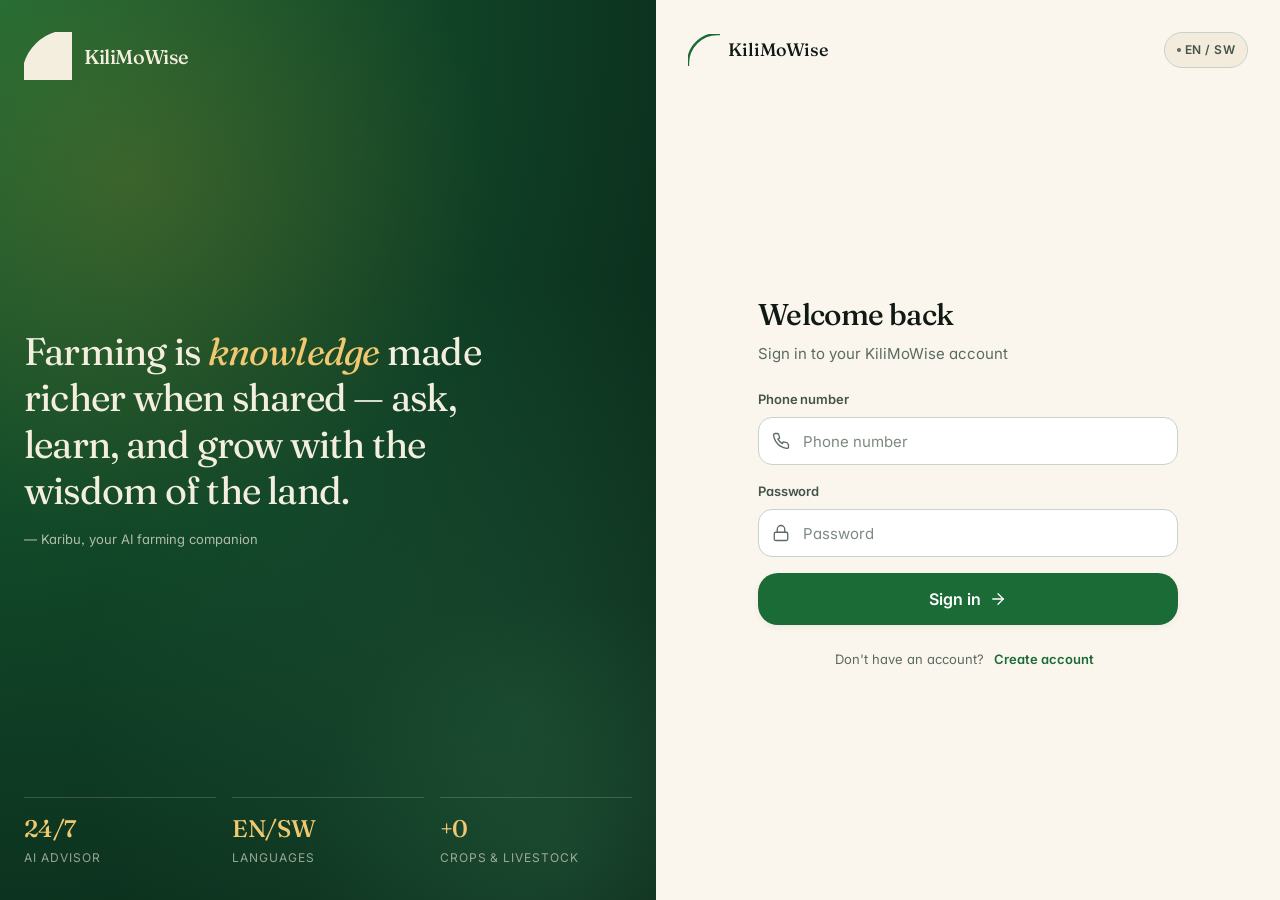
==== commit 9b07b49e: "feat(frontend): editorial design system overhaul Design system: - tokens.css: warm earth palette (fo" ====
--- a/frontend/index.html
+++ b/frontend/index.html
@@ -2,97 +2,154 @@
 <html lang="en">
 <head>
   <meta charset="UTF-8">
-  <meta name="viewport" content="width=device-width, initial-scale=1.0, maximum-scale=1.0, user-scalable=no">
-  <meta name="theme-color" content="#16a34a">
+  <meta name="viewport" content="width=device-width, initial-scale=1.0, viewport-fit=cover">
+  <meta name="theme-color" content="#0e3a23" media="(prefers-color-scheme: light)">
+  <meta name="theme-color" content="#0a0d0a" media="(prefers-color-scheme: dark)">
+  <meta name="description" content="KiliMoWise — AI-powered crop and animal advice, expense tracking, and seasonal insights for Kenyan farmers.">
   <meta name="apple-mobile-web-app-capable" content="yes">
   <meta name="apple-mobile-web-app-status-bar-style" content="black-translucent">
+  <meta name="apple-mobile-web-app-title" content="KiliMoWise">
+  <meta name="mobile-web-app-capable" content="yes">
+  <meta name="format-detection" content="telephone=no">
+
   <title data-i18n="dashboard.title">Dashboard · KiliMoWise</title>
+
   <link rel="manifest" href="manifest.json">
+  <link rel="icon" type="image/svg+xml" href="icons/icon.svg">
+  <link rel="apple-touch-icon" href="icons/apple-touch-icon.png">
+
   <link rel="preconnect" href="https://fonts.googleapis.com">
   <link rel="preconnect" href="https://fonts.gstatic.com" crossorigin>
-  <link rel="stylesheet" href="https://fonts.googleapis.com/css2?family=Inter:wght@400;500;600;700;800&display=swap">
-  <link rel="apple-touch-icon" href="data:image/svg+xml,%3Csvg xmlns='http://www.w3.org/2000/svg' viewBox='0 0 192 192'%3E%3Crect width='192' height='192' fill='%2316a34a'/%3E%3Ctext x='96' y='140' font-size='120' text-anchor='middle' fill='white'%3E🌾%3C/text%3E%3C/svg%3E">
-  <link rel="stylesheet" href="css/style.css">
+  <link rel="stylesheet" href="https://fonts.googleapis.com/css2?family=Fraunces:opsz,wght@9..144,400;9..144,500;9..144,600&family=Inter:wght@400;500;600;700&family=JetBrains+Mono:wght@500;600&display=swap">
+
+  <link rel="stylesheet" href="css/tokens.css">
+  <link rel="stylesheet" href="css/app.css">
+
   <script src="config.js"></script>
+  <script src="js/icons.js"></script>
   <script src="js/i18n.js"></script>
   <script src="js/utils.js"></script>
   <script src="js/api.js"></script>
   <script src="js/auth.js"></script>
+  <script src="js/ui.js"></script>
+  <script src="js/shell.js"></script>
   <script src="js/dashboard.js"></script>
+
   <script>
     if ('serviceWorker' in navigator) {
-      navigator.serviceWorker.register('service-worker.js');
+      window.addEventListener('load', function () {
+        navigator.serviceWorker.register('service-worker.js').catch(function () {});
+      });
     }
   </script>
 </head>
 <body>
-  <header class="app-header">
-    <div class="header-brand">
-      <span class="brand-mark">🌾</span>
-      <span data-i18n="app.name">KiliMoWise</span>
-    </div>
-    <div class="header-actions">
-      <button class="lang-pill" onclick="toggleLanguage()">EN / SW</button>
-      <button class="ghost-btn" onclick="logout()" data-i18n="auth.logout">Logout</button>
-    </div>
-  </header>
-
-  <main class="container">
-    <section class="hero fade-up">
-      <div class="hero-greeting" data-i18n="auth.welcome">Karibu</div>
-      <div class="hero-name" id="welcomeName">Farmer</div>
-      <div class="hero-sub" data-i18n="dashboard.heroSub">Your farm's smart companion — ask, track, and grow.</div>
+  <main class="page">
+    <section class="hero scale-in" id="heroSection">
+      <div class="hero-eyebrow" data-i18n="dashboard.heroEyebrow">Today on the farm</div>
+      <h1 class="hero-title" id="heroGreeting"><span data-i18n="dashboard.heroGreeting">Welcome back</span><span id="heroNameWrap">, <em id="heroName">Farmer</em></span></h1>
+      <p class="hero-sub" data-i18n="dashboard.heroSub">Your farm's smart companion — ask, track, and grow with confidence.</p>
+      <div class="hero-actions">
+        <a href="advisor.html" class="btn btn-primary">
+          <span id="ctaAskIcon"></span>
+          <span data-i18n="dashboard.ctaAsk">Ask the advisor</span>
+        </a>
+        <a href="budget.html" class="btn btn-outline">
+          <span id="ctaTrackIcon"></span>
+          <span data-i18n="dashboard.ctaTrack">Track an expense</span>
+        </a>
+      </div>
     </section>
 
-    <div class="summary-card fade-up" id="summaryCard">
-      <div class="summary-icon">💰</div>
-      <div class="summary-content">
-        <div class="summary-label" data-i18n="dashboard.totalExpenses">Total Expenses</div>
-        <div id="expenseSummary" class="summary-value skeleton-line">—</div>
+    <section class="stat-grid stagger mb-5">
+      <div class="stat-tile">
+        <div class="stat-icon" id="iconTotal"></div>
+        <div class="stat-label" data-i18n="dashboard.thisMonth">This month</div>
+        <div class="stat-value num" id="statThisMonth">KES 0</div>
       </div>
-    </div>
+      <div class="stat-tile alt">
+        <div class="stat-icon" id="iconLast"></div>
+        <div class="stat-label" data-i18n="dashboard.lastMonth">Last month</div>
+        <div class="stat-value stat-value-muted num" id="statLastMonth">KES 0</div>
+      </div>
+      <div class="stat-tile info">
+        <div class="stat-icon" id="iconTop"></div>
+        <div class="stat-label" data-i18n="dashboard.topCategory">Top category</div>
+        <div class="stat-value stat-value-sm" id="statTopCategory">—</div>
+      </div>
+      <div class="stat-tile">
+        <div class="stat-icon" id="iconChange"></div>
+        <div class="stat-label" data-i18n="dashboard.monthChange">vs last month</div>
+        <div class="stat-value num" id="statMonthChange">0%</div>
+      </div>
+    </section>
 
-    <div id="diagnosisSection" class="card diagnosis-card hidden fade-up">
-      <div class="card-title">
-        <span class="card-title-icon">🩺</span>
-        <span data-i18n="dashboard.recentDiagnosis">Recent Diagnosis</span>
+    <section class="card card-feature fade-up" id="tipCard">
+      <div class="flex justify-between items-center mb-2">
+        <span class="eyebrow accent" data-i18n="dashboard.latestTip">Today's tip</span>
+        <span id="tipIcon" style="color: var(--harvest-300);"></span>
       </div>
-      <p id="diagnosisPreview" class="text-secondary" style="font-size:0.92rem;line-height:1.5;"></p>
-      <button class="btn btn-ghost btn-block mt-16" onclick="window.location.href='advisor.html'" data-i18n="dashboard.viewAdvisor">View in Advisor</button>
-    </div>
+      <p id="tipContent" style="font-family: var(--font-display); font-size: var(--text-lg); line-height: var(--leading-snug); color: #f3eedd;">—</p>
+    </section>
 
-    <div class="tip-card fade-up">
-      <div class="tip-icon">💡</div>
-      <div class="tip-body">
-        <div class="tip-title" data-i18n="dashboard.latestTip">Farming Tip</div>
-        <div id="tipContent" class="tip-content">Rotate crops every season to maintain soil fertility and reduce pest buildup.</div>
+    <section id="diagnosisSection" class="card hidden fade-up mt-5">
+      <div class="card-header">
+        <div>
+          <div class="eyebrow" data-i18n="dashboard.recentDiagnosis">Recent diagnosis</div>
+          <div class="card-title" id="diagnosisTitle" style="margin-top: 4px;">—</div>
+        </div>
+        <span class="badge primary" id="diagnosisBadge">—</span>
       </div>
-    </div>
+      <p id="diagnosisPreview" class="text-secondary" style="font-size: var(--text-sm); line-height: var(--leading-relaxed);"></p>
+      <a href="advisor.html" class="btn btn-ghost btn-sm mt-4">
+        <span data-i18n="dashboard.viewAdvisor">Open advisor</span>
+        <span id="diagnosisArrow"></span>
+      </a>
+    </section>
 
-    <h3 class="section-title">
-      <span data-i18n="dashboard.quickActions">Quick Actions</span>
-    </h3>
-    <div class="quick-actions fade-up">
-      <a href="advisor.html" class="action-card">
-        <span class="action-icon">🤖</span>
-        <span class="action-label" data-i18n="nav.advisor">Advisor</span>
+    <h3 class="eyebrow mt-6 mb-3" data-i18n="dashboard.quickActions">Quick actions</h3>
+    <section class="stat-grid stagger">
+      <a href="advisor.html" class="stat-tile interactive" style="text-decoration: none;">
+        <div class="stat-icon" id="qaAdvisor"></div>
+        <div class="stat-label" data-i18n="dashboard.openAdvisor">Open advisor</div>
+        <div class="stat-value-sm text-secondary mt-1" data-i18n="advisor.title">AI Advisor</div>
       </a>
-      <a href="budget.html" class="action-card alt">
-        <span class="action-icon">💰</span>
-        <span class="action-label" data-i18n="nav.budget">Budget</span>
+      <a href="budget.html" class="stat-tile alt interactive" style="text-decoration: none;">
+        <div class="stat-icon" id="qaBudget"></div>
+        <div class="stat-label" data-i18n="dashboard.addExpense">Add expense</div>
+        <div class="stat-value-sm text-secondary mt-1" data-i18n="budget.title">Budget</div>
       </a>
-      <a href="insights.html" class="action-card info">
-        <span class="action-icon">📊</span>
-        <span class="action-label" data-i18n="nav.insights">Insights</span>
+      <a href="insights.html" class="stat-tile info interactive" style="text-decoration: none;">
+        <div class="stat-icon" id="qaInsights"></div>
+        <div class="stat-label" data-i18n="dashboard.viewInsights">View insights</div>
+        <div class="stat-value-sm text-secondary mt-1" data-i18n="insights.title">Insights</div>
       </a>
-    </div>
+      <a href="profile.html" class="stat-tile interactive" style="text-decoration: none;">
+        <div class="stat-icon" id="qaProfile"></div>
+        <div class="stat-label" data-i18n="nav.profile">Profile</div>
+        <div class="stat-value-sm text-secondary mt-1" data-i18n="profile.title">Your profile</div>
+      </a>
+    </section>
   </main>
 
-  <nav class="bottom-nav">
-    <a href="index.html" class="nav-item active"><span class="nav-icon">🏠</span><span data-i18n="nav.home">Home</span></a>
-    <a href="advisor.html" class="nav-item"><span class="nav-icon">🤖</span><span data-i18n="nav.advisor">Advisor</span></a>
-    <a href="budget.html" class="nav-item"><span class="nav-icon">💰</span><span data-i18n="nav.budget">Budget</span></a>
-    <a href="insights.html" class="nav-item"><span class="nav-icon">📊</span><span data-i18n="nav.insights">Insights</span></a>
-  </nav>
+  <script>
+    document.addEventListener('DOMContentLoaded', function () {
+      // Inject inline icons into elements
+      var placeIcon = function (el, name) { if (el) el.appendChild(window.svg(name, 20)); };
+      placeIcon(document.getElementById('iconTotal'), 'wallet');
+      placeIcon(document.getElementById('iconLast'), 'calendar');
+      placeIcon(document.getElementById('iconTop'), 'tag');
+      placeIcon(document.getElementById('iconChange'), 'trending-up');
+      placeIcon(document.getElementById('tipIcon'), 'sun');
+      placeIcon(document.getElementById('ctaAskIcon'), 'sparkles');
+      placeIcon(document.getElementById('ctaTrackIcon'), 'plus');
+      placeIcon(document.getElementById('diagnosisArrow'), 'arrow-right');
+      placeIcon(document.getElementById('qaAdvisor'), 'sparkles');
+      placeIcon(document.getElementById('qaBudget'), 'wallet');
+      placeIcon(document.getElementById('qaInsights'), 'chart');
+      placeIcon(document.getElementById('qaProfile'), 'user');
+    });
+  </script>
+  <noscript><div style="display:flex;align-items:center;justify-content:center;min-height:60vh;text-align:center;padding:24px;font-family:system-ui,sans-serif;color:#0e3a23"><div><h1 style="margin:0 0 8px">KiliMoWise</h1><p>Please enable JavaScript to use this app.</p></div></div></noscript>
 </body>
 </html>
--- a/frontend/css/tokens.css
+++ b/frontend/css/tokens.css
@@ -0,0 +1,301 @@
+/* =====================================================================
+   KiliMoWise — Design Tokens
+   Light + Dark themes via [data-theme] on <html>
+   ===================================================================== */
+
+:root,
+[data-theme="light"] {
+  /* ---------- INK (text) ---------- */
+  --ink-950: #0f1a14;
+  --ink-800: #1c2a22;
+  --ink-700: #2c3a32;
+  --ink-600: #44544a;
+  --ink-500: #5b6b61;
+  --ink-400: #7d8a80;
+  --ink-300: #a3b1a8;
+  --ink-200: #c8d2cb;
+  --ink-100: #e3eae5;
+
+  /* ---------- FOREST (primary green) ---------- */
+  --forest-950: #082014;
+  --forest-900: #0e3a23;
+  --forest-800: #155228;
+  --forest-700: #1a6b35;
+  --forest-600: #228547;
+  --forest-500: #2a8a4f;
+  --forest-400: #4ba872;
+  --forest-300: #6db986;
+  --forest-200: #a4d4b2;
+  --forest-100: #d8ecdf;
+  --forest-50:  #eff7f1;
+
+  /* ---------- HARVEST (gold/amber accent) ---------- */
+  --harvest-900: #5a3a0c;
+  --harvest-700: #a06b1a;
+  --harvest-600: #c0821f;
+  --harvest-500: #d99c2c;
+  --harvest-400: #e8b754;
+  --harvest-300: #f0c870;
+  --harvest-200: #f7deaa;
+  --harvest-100: #faecc7;
+
+  /* ---------- CLAY (warm neutral surfaces) ---------- */
+  --clay-50:  #faf6ee;
+  --clay-100: #f3ecdc;
+  --clay-200: #e7d9bf;
+  --clay-300: #c8b88f;
+  --clay-400: #8a7a55;
+
+  /* ---------- SIGNAL ---------- */
+  --terra-700: #8a3a1a;
+  --terra-500: #b85a2e;
+  --terra-100: #f8d8c5;
+  --sky-700:   #2a5e80;
+  --sky-500:   #3a7ca5;
+  --sky-100:   #d3e6f0;
+  --moss-500:  #2d5a3d;
+  --moss-100:  #d6e4dc;
+
+  /* ---------- SEMANTIC ALIASES ---------- */
+  --bg:           var(--clay-50);
+  --bg-tint:      var(--forest-50);
+  --surface:      #ffffff;
+  --surface-2:    var(--clay-100);
+  --surface-3:    var(--clay-200);
+  --text:         var(--ink-950);
+  --text-secondary: var(--ink-600);
+  --text-muted:   var(--ink-500);
+  --text-soft:    var(--ink-400);
+  --border:       var(--ink-200);
+  --border-soft:  var(--ink-100);
+  --border-strong: var(--ink-300);
+
+  --primary:        var(--forest-700);
+  --primary-hover:  var(--forest-800);
+  --primary-active: var(--forest-900);
+  --primary-soft:   var(--forest-100);
+  --primary-fg:     #ffffff;
+
+  --accent:        var(--harvest-600);
+  --accent-soft:   var(--harvest-100);
+  --accent-fg:     var(--harvest-900);
+
+  --danger:        var(--terra-500);
+  --danger-soft:   var(--terra-100);
+  --info:          var(--sky-500);
+  --info-soft:     var(--sky-100);
+  --success:       var(--forest-500);
+  --success-soft:  var(--forest-100);
+
+  /* ---------- SHADOWS (warm, not blue-grey) ---------- */
+  --shadow-xs: 0 1px 2px rgba(14, 58, 35, 0.05);
+  --shadow-sm: 0 2px 6px rgba(14, 58, 35, 0.06);
+  --shadow-md: 0 6px 16px rgba(14, 58, 35, 0.08);
+  --shadow-lg: 0 16px 32px rgba(14, 58, 35, 0.10);
+  --shadow-xl: 0 28px 56px rgba(14, 58, 35, 0.14);
+  --shadow-glow: 0 12px 28px rgba(26, 107, 53, 0.22);
+  --shadow-glow-warm: 0 12px 28px rgba(192, 130, 31, 0.24);
+  --shadow-inset: inset 0 1px 2px rgba(14, 58, 35, 0.06);
+
+  /* ---------- RADIUS ---------- */
+  --r-xs: 6px;
+  --r-sm: 10px;
+  --r-md: 14px;
+  --r-lg: 20px;
+  --r-xl: 28px;
+  --r-2xl: 36px;
+  --r-full: 9999px;
+
+  /* ---------- SPACING ---------- */
+  --s-1: 0.25rem;
+  --s-2: 0.5rem;
+  --s-3: 0.75rem;
+  --s-4: 1rem;
+  --s-5: 1.25rem;
+  --s-6: 1.5rem;
+  --s-7: 1.75rem;
+  --s-8: 2rem;
+  --s-10: 2.5rem;
+  --s-12: 3rem;
+  --s-16: 4rem;
+  --s-20: 5rem;
+
+  /* ---------- TYPOGRAPHY ---------- */
+  --font-display: 'Fraunces', 'Iowan Old Style', Georgia, serif;
+  --font-sans: 'Inter', -apple-system, BlinkMacSystemFont, 'Segoe UI', Roboto, sans-serif;
+  --font-mono: 'JetBrains Mono', 'SF Mono', 'Menlo', monospace;
+
+  --text-xs: 0.75rem;
+  --text-sm: 0.8125rem;
+  --text-base: 0.9375rem;
+  --text-md: 1rem;
+  --text-lg: 1.125rem;
+  --text-xl: 1.25rem;
+  --text-2xl: 1.5rem;
+  --text-3xl: 1.875rem;
+  --text-4xl: 2.25rem;
+  --text-5xl: 3rem;
+  --text-6xl: 3.75rem;
+
+  --leading-tight: 1.15;
+  --leading-snug: 1.3;
+  --leading-base: 1.55;
+  --leading-relaxed: 1.7;
+
+  --tracking-tighter: -0.04em;
+  --tracking-tight: -0.02em;
+  --tracking-normal: 0;
+  --tracking-wide: 0.04em;
+  --tracking-wider: 0.08em;
+
+  /* ---------- MOTION ---------- */
+  --ease-out: cubic-bezier(0.16, 1, 0.3, 1);
+  --ease-in-out: cubic-bezier(0.65, 0, 0.35, 1);
+  --ease-spring: cubic-bezier(0.34, 1.56, 0.64, 1);
+  --dur-fast: 120ms;
+  --dur-base: 200ms;
+  --dur-slow: 360ms;
+  --dur-slower: 600ms;
+
+  /* ---------- LAYOUT ---------- */
+  --shell-topbar: 60px;
+  --shell-sidebar: 248px;
+  --shell-bottomnav: 72px;
+  --content-max: 920px;
+  --content-narrow: 640px;
+
+  /* ---------- GRADIENTS ---------- */
+  --grad-hero: radial-gradient(ellipse at top left, var(--forest-700) 0%, var(--forest-900) 60%, var(--forest-950) 100%);
+  --grad-warm: linear-gradient(135deg, var(--harvest-500) 0%, var(--harvest-700) 100%);
+  --grad-sprout: linear-gradient(135deg, var(--forest-400) 0%, var(--forest-600) 100%);
+  --grad-paper: linear-gradient(180deg, transparent 0%, rgba(250, 246, 238, 0.4) 100%);
+}
+
+[data-theme="dark"] {
+  --ink-950: #f3eedd;
+  --ink-800: #e1d8be;
+  --ink-700: #c2bba1;
+  --ink-600: #9c9a86;
+  --ink-500: #777366;
+  --ink-400: #54513f;
+  --ink-300: #3a3729;
+  --ink-200: #25241c;
+  --ink-100: #181810;
+
+  --forest-50:  #0a1a12;
+  --forest-100: #102a1c;
+  --forest-200: #163b27;
+  --forest-300: #1f5438;
+  --forest-400: #2e7d4f;
+  --forest-500: #4ba872;
+  --forest-600: #6dc78f;
+  --forest-700: #8fd6a8;
+  --forest-800: #b3e3c2;
+  --forest-900: #d4eedb;
+  --forest-950: #e7f6ec;
+
+  --harvest-100: #3a2a10;
+  --harvest-200: #523a16;
+  --harvest-300: #7a5420;
+  --harvest-400: #a87228;
+  --harvest-500: #d99c2c;
+  --harvest-600: #e8b754;
+  --harvest-700: #f0c870;
+  --harvest-800: #f7deaa;
+  --harvest-900: #faecc7;
+
+  --clay-50:  #0a0d0a;
+  --clay-100: #121712;
+  --clay-200: #1c241d;
+  --clay-300: #2a332a;
+  --clay-400: #4a5147;
+
+  --bg:           #0a0d0a;
+  --bg-tint:      #0f1611;
+  --surface:      #131a14;
+  --surface-2:    #1a231c;
+  --surface-3:    #243027;
+  --text:         #f3eedd;
+  --text-secondary: #c2bba1;
+  --text-muted:   #9c9a86;
+  --text-soft:    #777366;
+  --border:       #2a342b;
+  --border-soft:  #1c241d;
+  --border-strong: #3a4538;
+
+  --primary:        var(--forest-500);
+  --primary-hover:  var(--forest-400);
+  --primary-active: var(--forest-600);
+  --primary-soft:   var(--forest-100);
+  --primary-fg:     #0a1a12;
+
+  --accent:        var(--harvest-500);
+  --accent-soft:   var(--harvest-100);
+  --accent-fg:     var(--harvest-800);
+
+  --danger:        #d97a4a;
+  --danger-soft:   #3a1f12;
+  --info:          #6ba8c7;
+  --info-soft:     #1a2c38;
+  --success:       #6dc78f;
+  --success-soft:  #102a1c;
+
+  --shadow-xs: 0 1px 2px rgba(0, 0, 0, 0.3);
+  --shadow-sm: 0 2px 6px rgba(0, 0, 0, 0.35);
+  --shadow-md: 0 6px 16px rgba(0, 0, 0, 0.4);
+  --shadow-lg: 0 16px 32px rgba(0, 0, 0, 0.45);
+  --shadow-xl: 0 28px 56px rgba(0, 0, 0, 0.5);
+  --shadow-glow: 0 12px 28px rgba(75, 168, 114, 0.3);
+  --shadow-glow-warm: 0 12px 28px rgba(217, 156, 44, 0.3);
+
+  --grad-hero: radial-gradient(ellipse at top left, var(--forest-700) 0%, var(--forest-900) 60%, #060a07 100%);
+  --grad-paper: linear-gradient(180deg, transparent 0%, rgba(10, 13, 10, 0.4) 100%);
+}
+
+@media (prefers-color-scheme: dark) {
+  :root:not([data-theme]) {
+    color-scheme: dark;
+    --bg:           #0a0d0a;
+    --bg-tint:      #0f1611;
+    --surface:      #131a14;
+    --surface-2:    #1a231c;
+    --surface-3:    #243027;
+    --text:         #f3eedd;
+    --text-secondary: #c2bba1;
+    --text-muted:   #9c9a86;
+    --text-soft:    #777366;
+    --border:       #2a342b;
+    --border-soft:  #1c241d;
+    --border-strong: #3a4538;
+    --primary:        #4ba872;
+    --primary-hover:  #6dc78f;
+    --primary-active: #8fd6a8;
+    --primary-soft:   #102a1c;
+    --primary-fg:     #0a1a12;
+    --accent:        #d99c2c;
+    --accent-soft:   #3a2a10;
+    --accent-fg:     #f7deaa;
+    --danger:        #d97a4a;
+    --danger-soft:   #3a1f12;
+    --info:          #6ba8c7;
+    --info-soft:     #1a2c38;
+    --success:       #6dc78f;
+    --success-soft:  #102a1c;
+    --shadow-xs: 0 1px 2px rgba(0,0,0,0.3);
+    --shadow-sm: 0 2px 6px rgba(0,0,0,0.35);
+    --shadow-md: 0 6px 16px rgba(0,0,0,0.4);
+    --shadow-lg: 0 16px 32px rgba(0,0,0,0.45);
+    --shadow-xl: 0 28px 56px rgba(0,0,0,0.5);
+    --shadow-glow: 0 12px 28px rgba(75, 168, 114, 0.3);
+    --grad-hero: radial-gradient(ellipse at top left, #1f5438 0%, #0a1a12 60%, #060a07 100%);
+  }
+}
+
+@media (prefers-reduced-motion: reduce) {
+  :root {
+    --dur-fast: 0ms;
+    --dur-base: 0ms;
+    --dur-slow: 0ms;
+    --dur-slower: 0ms;
+  }
+}
--- a/frontend/css/app.css
+++ b/frontend/css/app.css
@@ -0,0 +1,1548 @@
+/* =====================================================================
+   KiliMoWise — Base + Components + Layout
+   Mobile-first. Desktop sidebar kicks in at >=1024px.
+   ===================================================================== */
+
+*, *::before, *::after { box-sizing: border-box; margin: 0; padding: 0; }
+
+html {
+  font-size: 16px;
+  -webkit-text-size-adjust: 100%;
+  scroll-behavior: smooth;
+  -webkit-tap-highlight-color: transparent;
+}
+
+body {
+  font-family: var(--font-sans);
+  font-size: var(--text-base);
+  line-height: var(--leading-base);
+  color: var(--text);
+  background: var(--bg);
+  min-height: 100vh;
+  min-height: 100dvh;
+  -webkit-font-smoothing: antialiased;
+  -moz-osx-font-smoothing: grayscale;
+  font-feature-settings: 'cv11', 'ss01', 'ss03';
+  font-variant-ligatures: contextual;
+  padding-bottom: calc(var(--shell-bottomnav) + env(safe-area-inset-bottom, 0) + 8px);
+  text-rendering: optimizeLegibility;
+}
+
+body[data-auth], body.no-nav { padding-bottom: 0; }
+body.has-sheet-open { overflow: hidden; }
+
+@media (min-width: 1024px) {
+  body { padding-bottom: 0; padding-left: var(--shell-sidebar); }
+}
+
+img, svg { max-width: 100%; height: auto; display: block; }
+
+a {
+  color: var(--primary);
+  text-decoration: none;
+  text-underline-offset: 2px;
+}
+a:hover { text-decoration: underline; }
+
+button { font: inherit; color: inherit; background: none; border: 0; cursor: pointer; -webkit-appearance: none; }
+input, select, textarea { font: inherit; color: inherit; }
+
+::selection { background: var(--primary-soft); color: var(--primary-active); }
+
+.hidden { display: none !important; }
+.sr-only {
+  position: absolute; width: 1px; height: 1px; padding: 0; margin: -1px;
+  overflow: hidden; clip: rect(0,0,0,0); white-space: nowrap; border: 0;
+}
+
+/* =====================================================================
+   TYPOGRAPHY
+   ===================================================================== */
+
+.display {
+  font-family: var(--font-display);
+  font-weight: 500;
+  font-style: normal;
+  letter-spacing: var(--tracking-tight);
+  line-height: var(--leading-tight);
+  font-variation-settings: 'opsz' 144, 'SOFT' 100;
+}
+
+.display-1 { font-family: var(--font-display); font-size: var(--text-5xl); font-weight: 400; line-height: var(--leading-tight); letter-spacing: var(--tracking-tighter); }
+.display-2 { font-family: var(--font-display); font-size: var(--text-4xl); font-weight: 500; line-height: var(--leading-tight); letter-spacing: var(--tracking-tight); }
+.display-3 { font-family: var(--font-display); font-size: var(--text-3xl); font-weight: 500; line-height: var(--leading-snug); letter-spacing: var(--tracking-tight); }
+
+h1, h2, h3, h4 { color: var(--text); font-weight: 600; line-height: var(--leading-snug); letter-spacing: var(--tracking-tight); }
+h1 { font-size: var(--text-2xl); }
+h2 { font-size: var(--text-xl); }
+h3 { font-size: var(--text-lg); }
+
+.eyebrow {
+  font-size: var(--text-xs);
+  font-weight: 600;
+  letter-spacing: var(--tracking-wider);
+  text-transform: uppercase;
+  color: var(--text-muted);
+}
+
+.eyebrow.accent { color: var(--accent); }
+.eyebrow.primary { color: var(--primary); }
+
+.text-secondary { color: var(--text-secondary); }
+.text-muted { color: var(--text-muted); }
+.text-soft { color: var(--text-soft); }
+.text-primary { color: var(--primary); }
+.text-accent { color: var(--accent); }
+.text-danger { color: var(--danger); }
+.text-success { color: var(--success); }
+
+.num {
+  font-family: var(--font-mono);
+  font-feature-settings: 'tnum', 'lnum';
+  font-variant-numeric: tabular-nums;
+  letter-spacing: -0.01em;
+}
+
+.mono { font-family: var(--font-mono); }
+
+a.subtle { color: inherit; text-decoration: none; }
+a.subtle:hover { color: var(--primary); }
+
+/* =====================================================================
+   APP SHELL — topbar + sidebar (desktop) + bottom nav (mobile)
+   ===================================================================== */
+
+.app-shell {
+  min-height: 100vh;
+  min-height: 100dvh;
+}
+
+.topbar {
+  position: sticky;
+  top: 0;
+  z-index: 50;
+  display: flex;
+  align-items: center;
+  gap: var(--s-3);
+  height: var(--shell-topbar);
+  padding: 0 var(--s-4);
+  background: color-mix(in srgb, var(--bg) 86%, transparent);
+  backdrop-filter: saturate(180%) blur(20px);
+  -webkit-backdrop-filter: saturate(180%) blur(20px);
+  border-bottom: 1px solid var(--border-soft);
+}
+
+.topbar-title {
+  font-family: var(--font-display);
+  font-size: var(--text-lg);
+  font-weight: 500;
+  letter-spacing: var(--tracking-tight);
+  color: var(--text);
+  flex: 1;
+  min-width: 0;
+  overflow: hidden;
+  text-overflow: ellipsis;
+  white-space: nowrap;
+}
+
+.topbar-title .subtitle {
+  display: block;
+  font-family: var(--font-sans);
+  font-size: var(--text-xs);
+  font-weight: 500;
+  color: var(--text-muted);
+  letter-spacing: var(--tracking-wide);
+  text-transform: uppercase;
+  margin-top: 1px;
+}
+
+.topbar-actions {
+  display: flex;
+  align-items: center;
+  gap: var(--s-2);
+}
+
+.topbar-back {
+  display: inline-flex;
+  align-items: center;
+  justify-content: center;
+  width: 36px;
+  height: 36px;
+  border-radius: var(--r-full);
+  color: var(--text-secondary);
+  transition: background var(--dur-fast) var(--ease-out), color var(--dur-fast) var(--ease-out);
+}
+.topbar-back:hover { background: var(--surface-2); color: var(--text); }
+
+@media (min-width: 1024px) {
+  .topbar { padding: 0 var(--s-8); }
+}
+
+/* ---- SIDEBAR (desktop only) ---- */
+.sidebar {
+  display: none;
+  position: fixed;
+  top: 0;
+  left: 0;
+  bottom: 0;
+  width: var(--shell-sidebar);
+  padding: var(--s-5) var(--s-4);
+  background: var(--surface);
+  border-right: 1px solid var(--border-soft);
+  flex-direction: column;
+  z-index: 40;
+  overflow-y: auto;
+}
+
+.sidebar-brand {
+  display: flex;
+  align-items: center;
+  gap: var(--s-3);
+  padding: var(--s-2) var(--s-3);
+  margin-bottom: var(--s-6);
+}
+
+.sidebar-brand .brand-mark {
+  width: 40px;
+  height: 40px;
+  flex-shrink: 0;
+}
+
+.sidebar-brand-name {
+  font-family: var(--font-display);
+  font-size: var(--text-lg);
+  font-weight: 500;
+  letter-spacing: var(--tracking-tight);
+  color: var(--text);
+  line-height: 1.1;
+}
+
+.sidebar-brand-tag {
+  font-size: 0.6875rem;
+  color: var(--text-muted);
+  letter-spacing: var(--tracking-wider);
+  text-transform: uppercase;
+  margin-top: 2px;
+}
+
+.sidebar-nav {
+  display: flex;
+  flex-direction: column;
+  gap: var(--s-1);
+}
+
+.sidebar-section-label {
+  font-size: 0.6875rem;
+  font-weight: 600;
+  letter-spacing: var(--tracking-wider);
+  text-transform: uppercase;
+  color: var(--text-soft);
+  padding: var(--s-4) var(--s-3) var(--s-2);
+}
+
+.sidebar-link {
+  display: flex;
+  align-items: center;
+  gap: var(--s-3);
+  padding: 10px var(--s-3);
+  border-radius: var(--r-md);
+  font-size: var(--text-base);
+  font-weight: 500;
+  color: var(--text-secondary);
+  text-decoration: none;
+  transition: background var(--dur-fast) var(--ease-out), color var(--dur-fast) var(--ease-out);
+  position: relative;
+}
+
+.sidebar-link:hover { background: var(--surface-2); color: var(--text); text-decoration: none; }
+.sidebar-link.active {
+  background: var(--primary-soft);
+  color: var(--primary-active);
+  font-weight: 600;
+}
+.sidebar-link.active::before {
+  content: '';
+  position: absolute;
+  left: -16px;
+  top: 50%;
+  transform: translateY(-50%);
+  width: 3px;
+  height: 18px;
+  background: var(--primary);
+  border-radius: 0 2px 2px 0;
+}
+
+.sidebar-link .icon { color: currentColor; opacity: 0.85; }
+.sidebar-link.active .icon { opacity: 1; }
+
+.sidebar-footer {
+  margin-top: auto;
+  padding-top: var(--s-4);
+  border-top: 1px solid var(--border-soft);
+}
+
+.sidebar-user {
+  display: flex;
+  align-items: center;
+  gap: var(--s-3);
+  padding: var(--s-3);
+  border-radius: var(--r-md);
+}
+
+.avatar {
+  width: 36px;
+  height: 36px;
+  border-radius: var(--r-full);
+  background: var(--grad-sprout);
+  color: var(--primary-fg);
+  display: inline-flex;
+  align-items: center;
+  justify-content: center;
+  font-weight: 600;
+  font-size: var(--text-sm);
+  letter-spacing: 0.02em;
+  flex-shrink: 0;
+}
+
+.sidebar-user-info { min-width: 0; flex: 1; }
+.sidebar-user-name { font-weight: 600; font-size: var(--text-sm); overflow: hidden; text-overflow: ellipsis; white-space: nowrap; }
+.sidebar-user-meta { font-size: 0.75rem; color: var(--text-muted); }
+
+@media (min-width: 1024px) {
+  .sidebar { display: flex; }
+}
+
+/* ---- BOTTOM NAV (mobile only) ---- */
+.bottomnav {
+  position: fixed;
+  bottom: calc(12px + env(safe-area-inset-bottom, 0));
+  left: 12px;
+  right: 12px;
+  z-index: 60;
+  display: grid;
+  grid-template-columns: repeat(4, 1fr);
+  gap: 4px;
+  height: var(--shell-bottomnav);
+  padding: 6px;
+  background: color-mix(in srgb, var(--surface) 92%, transparent);
+  backdrop-filter: saturate(180%) blur(20px);
+  -webkit-backdrop-filter: saturate(180%) blur(20px);
+  border: 1px solid var(--border);
+  border-radius: var(--r-xl);
+  box-shadow: var(--shadow-lg);
+}
+
+.bottomnav-item {
+  display: flex;
+  flex-direction: column;
+  align-items: center;
+  justify-content: center;
+  gap: 2px;
+  font-size: 0.6875rem;
+  font-weight: 600;
+  color: var(--text-soft);
+  border-radius: var(--r-lg);
+  text-decoration: none;
+  transition: background var(--dur-fast) var(--ease-out), color var(--dur-fast) var(--ease-out);
+  position: relative;
+}
+
+.bottomnav-item:hover { color: var(--text); text-decoration: none; }
+.bottomnav-item.active {
+  background: var(--primary);
+  color: var(--primary-fg);
+}
+
+.bottomnav-item .icon { transition: transform var(--dur-base) var(--ease-spring); }
+.bottomnav-item:active .icon { transform: scale(0.9); }
+
+@media (min-width: 1024px) {
+  .bottomnav { display: none; }
+}
+
+/* =====================================================================
+   PAGE LAYOUT
+   ===================================================================== */
+
+.page {
+  width: 100%;
+  max-width: var(--content-max);
+  margin: 0 auto;
+  padding: var(--s-5) var(--s-4) var(--s-12);
+}
+
+.page-narrow { max-width: var(--content-narrow); }
+
+@media (min-width: 640px) {
+  .page { padding: var(--s-7) var(--s-6) var(--s-12); }
+}
+@media (min-width: 1024px) {
+  .page { padding: var(--s-8) var(--s-8) var(--s-12); }
+}
+
+.page-header {
+  display: flex;
+  align-items: flex-end;
+  justify-content: space-between;
+  gap: var(--s-4);
+  margin-bottom: var(--s-6);
+  flex-wrap: wrap;
+}
+
+.page-title {
+  font-family: var(--font-display);
+  font-size: var(--text-3xl);
+  font-weight: 500;
+  letter-spacing: var(--tracking-tight);
+  line-height: var(--leading-tight);
+}
+
+.page-title small {
+  display: block;
+  font-family: var(--font-sans);
+  font-size: var(--text-sm);
+  font-weight: 500;
+  color: var(--text-muted);
+  letter-spacing: var(--tracking-wide);
+  text-transform: uppercase;
+  margin-bottom: var(--s-1);
+}
+
+.page-actions { display: flex; gap: var(--s-2); flex-shrink: 0; }
+
+@media (min-width: 1024px) {
+  .page-title { font-size: var(--text-4xl); }
+}
+
+/* =====================================================================
+   BUTTONS
+   ===================================================================== */
+
+.btn {
+  display: inline-flex;
+  align-items: center;
+  justify-content: center;
+  gap: var(--s-2);
+  padding: 0 var(--s-5);
+  height: 44px;
+  border-radius: var(--r-md);
+  font-size: var(--text-base);
+  font-weight: 600;
+  letter-spacing: -0.005em;
+  cursor: pointer;
+  white-space: nowrap;
+  -webkit-tap-highlight-color: transparent;
+  transition: background var(--dur-fast) var(--ease-out), border-color var(--dur-fast) var(--ease-out), color var(--dur-fast) var(--ease-out), transform var(--dur-fast) var(--ease-out), box-shadow var(--dur-base) var(--ease-out);
+  border: 1.5px solid transparent;
+  user-select: none;
+  text-decoration: none;
+}
+
+.btn:focus-visible { outline: 2px solid var(--primary); outline-offset: 2px; }
+.btn:active:not(:disabled) { transform: scale(0.97); }
+.btn:disabled { opacity: 0.5; cursor: not-allowed; pointer-events: none; }
+
+.btn-primary {
+  background: var(--primary);
+  color: var(--primary-fg);
+  box-shadow: var(--shadow-sm);
+}
+.btn-primary:hover { background: var(--primary-hover); box-shadow: var(--shadow-md); }
+
+.btn-accent {
+  background: var(--accent);
+  color: #1a1208;
+  box-shadow: var(--shadow-sm);
+}
+.btn-accent:hover { background: var(--harvest-700); color: #fff; }
+
+.btn-ghost {
+  background: var(--surface-2);
+  color: var(--text);
+}
+.btn-ghost:hover { background: var(--surface-3); }
+
+.btn-outline {
+  background: transparent;
+  border-color: var(--border-strong);
+  color: var(--text);
+}
+.btn-outline:hover { background: var(--surface-2); border-color: var(--primary); color: var(--primary); }
+
+.btn-link {
+  background: transparent;
+  color: var(--primary);
+  height: auto;
+  padding: 4px 6px;
+  border-radius: var(--r-sm);
+  font-weight: 600;
+}
+.btn-link:hover { background: var(--primary-soft); }
+
+.btn-danger { background: var(--danger); color: #fff; }
+.btn-danger:hover { background: var(--terra-700); }
+
+.btn-sm { height: 36px; padding: 0 var(--s-4); font-size: var(--text-sm); }
+.btn-lg { height: 52px; padding: 0 var(--s-6); font-size: var(--text-md); border-radius: var(--r-lg); }
+.btn-block { width: 100%; }
+.btn-icon { width: 44px; padding: 0; }
+.btn-icon.btn-sm { width: 36px; }
+
+/* Theme toggle / Lang pill */
+.pill-toggle {
+  display: inline-flex;
+  align-items: center;
+  gap: 4px;
+  height: 36px;
+  padding: 0 12px;
+  background: var(--surface-2);
+  color: var(--text-secondary);
+  border: 1px solid var(--border);
+  border-radius: var(--r-full);
+  font-size: var(--text-xs);
+  font-weight: 600;
+  letter-spacing: var(--tracking-wide);
+  text-transform: uppercase;
+  transition: all var(--dur-fast) var(--ease-out);
+}
+.pill-toggle:hover { background: var(--surface-3); color: var(--text); border-color: var(--border-strong); }
+.pill-toggle .dot { width: 4px; height: 4px; border-radius: var(--r-full); background: var(--text-muted); }
+
+/* =====================================================================
+   CARDS
+   ===================================================================== */
+
+.card {
+  background: var(--surface);
+  border: 1px solid var(--border-soft);
+  border-radius: var(--r-lg);
+  padding: var(--s-5);
+  transition: border-color var(--dur-base) var(--ease-out), box-shadow var(--dur-base) var(--ease-out), transform var(--dur-base) var(--ease-out);
+}
+
+.card.interactive { cursor: pointer; }
+.card.interactive:hover { border-color: var(--border-strong); box-shadow: var(--shadow-md); transform: translateY(-1px); }
+.card.interactive:active { transform: translateY(0); }
+
+.card-header {
+  display: flex;
+  align-items: center;
+  justify-content: space-between;
+  gap: var(--s-3);
+  margin-bottom: var(--s-4);
+}
+
+.card-title {
+  font-family: var(--font-display);
+  font-size: var(--text-lg);
+  font-weight: 500;
+  letter-spacing: var(--tracking-tight);
+  color: var(--text);
+}
+
+.card-subtitle {
+  font-size: var(--text-sm);
+  color: var(--text-muted);
+  margin-top: 2px;
+}
+
+.card-elevated { box-shadow: var(--shadow-sm); }
+.card-feature {
+  background: var(--grad-hero);
+  color: #f3eedd;
+  border: 0;
+  box-shadow: var(--shadow-lg);
+  position: relative;
+  overflow: hidden;
+}
+.card-feature::before {
+  content: '';
+  position: absolute;
+  inset: 0;
+  background:
+    radial-gradient(circle at 0% 0%, rgba(192, 130, 31, 0.18) 0%, transparent 50%),
+    radial-gradient(circle at 100% 100%, rgba(75, 168, 114, 0.12) 0%, transparent 50%);
+  pointer-events: none;
+}
+.card-feature > * { position: relative; z-index: 1; }
+.card-feature .card-title { color: #f3eedd; }
+.card-feature .text-secondary { color: rgba(243, 238, 221, 0.78); }
+.card-feature .eyebrow { color: var(--harvest-300); }
+
+/* =====================================================================
+   STAT TILES
+   ===================================================================== */
+
+.stat-grid {
+  display: grid;
+  grid-template-columns: 1fr 1fr;
+  gap: var(--s-3);
+}
+
+.stat-tile {
+  background: var(--surface);
+  border: 1px solid var(--border-soft);
+  border-radius: var(--r-lg);
+  padding: var(--s-4) var(--s-5);
+  display: flex;
+  flex-direction: column;
+  gap: var(--s-2);
+  position: relative;
+  overflow: hidden;
+  transition: border-color var(--dur-base) var(--ease-out), box-shadow var(--dur-base) var(--ease-out);
+}
+
+.stat-tile:hover { border-color: var(--border-strong); box-shadow: var(--shadow-xs); }
+
+.stat-tile .stat-icon {
+  width: 32px;
+  height: 32px;
+  border-radius: var(--r-md);
+  background: var(--primary-soft);
+  color: var(--primary);
+  display: inline-flex;
+  align-items: center;
+  justify-content: center;
+  margin-bottom: var(--s-1);
+}
+
+.stat-tile.alt .stat-icon { background: var(--accent-soft); color: var(--accent); }
+.stat-tile.info .stat-icon { background: var(--info-soft); color: var(--info); }
+.stat-tile.danger .stat-icon { background: var(--danger-soft); color: var(--danger); }
+
+.stat-label {
+  font-size: 0.6875rem;
+  font-weight: 600;
+  letter-spacing: var(--tracking-wider);
+  text-transform: uppercase;
+  color: var(--text-muted);
+}
+
+.stat-value {
+  font-family: var(--font-display);
+  font-size: var(--text-2xl);
+  font-weight: 500;
+  letter-spacing: var(--tracking-tight);
+  color: var(--text);
+  line-height: 1.1;
+  font-variant-numeric: tabular-nums;
+  font-feature-settings: 'tnum', 'lnum';
+}
+
+.stat-value-sm { font-size: var(--text-md); font-weight: 600; }
+.stat-value-muted { color: var(--text-muted); }
+.stat-value-up { color: var(--danger); }
+.stat-value-down { color: var(--success); }
+
+.stat-delta {
+  display: inline-flex;
+  align-items: center;
+  gap: 4px;
+  font-family: var(--font-mono);
+  font-size: var(--text-xs);
+  font-weight: 600;
+  letter-spacing: 0;
+  color: var(--text-muted);
+}
+.stat-delta.up { color: var(--danger); }
+.stat-delta.down { color: var(--success); }
+
+/* Hero stat (full width) */
+.stat-hero {
+  background: var(--surface);
+  border: 1px solid var(--border-soft);
+  border-radius: var(--r-xl);
+  padding: var(--s-6) var(--s-5);
+  text-align: center;
+  position: relative;
+  overflow: hidden;
+}
+.stat-hero::before {
+  content: '';
+  position: absolute;
+  inset: 0;
+  background: var(--grad-paper);
+  pointer-events: none;
+}
+.stat-hero > * { position: relative; }
+.stat-hero .stat-value { font-size: var(--text-4xl); margin: var(--s-2) 0; }
+.stat-hero .stat-label { display: block; }
+
+/* =====================================================================
+   FORMS
+   ===================================================================== */
+
+.field { margin-bottom: var(--s-4); }
+.field-label {
+  display: block;
+  font-size: var(--text-sm);
+  font-weight: 600;
+  color: var(--text-secondary);
+  margin-bottom: var(--s-2);
+  letter-spacing: -0.005em;
+}
+
+.input,
+.select,
+textarea.input {
+  width: 100%;
+  padding: 0 var(--s-4);
+  height: 48px;
+  background: var(--surface);
+  border: 1.5px solid var(--border);
+  border-radius: var(--r-md);
+  font-size: var(--text-base);
+  color: var(--text);
+  -webkit-appearance: none;
+  appearance: none;
+  transition: border-color var(--dur-fast) var(--ease-out), box-shadow var(--dur-fast) var(--ease-out), background var(--dur-fast) var(--ease-out);
+  font-family: inherit;
+}
+
+textarea.input {
+  height: auto;
+  min-height: 110px;
+  padding: var(--s-3) var(--s-4);
+  line-height: var(--leading-base);
+  resize: vertical;
+}
+
+.input::placeholder, textarea.input::placeholder { color: var(--text-soft); }
+
+.input:hover, .select:hover, textarea.input:hover { border-color: var(--border-strong); }
+
+.input:focus, .select:focus, textarea.input:focus {
+  outline: none;
+  border-color: var(--primary);
+  box-shadow: 0 0 0 4px color-mix(in srgb, var(--primary) 18%, transparent);
+}
+
+.input:disabled, .select:disabled, textarea.input:disabled {
+  background: var(--surface-2);
+  cursor: not-allowed;
+  opacity: 0.7;
+}
+
+.select {
+  background-image: url("data:image/svg+xml,%3Csvg xmlns='http://www.w3.org/2000/svg' viewBox='0 0 12 8' fill='none'%3E%3Cpath d='M1 1.5L6 6.5L11 1.5' stroke='%235b6b61' stroke-width='1.5' stroke-linecap='round' stroke-linejoin='round'/%3E%3C/svg%3E");
+  background-repeat: no-repeat;
+  background-position: right 14px center;
+  background-size: 12px 8px;
+  padding-right: 40px;
+}
+
+.input-icon-wrap {
+  position: relative;
+}
+.input-icon-wrap .input-icon {
+  position: absolute;
+  left: 14px;
+  top: 50%;
+  transform: translateY(-50%);
+  color: var(--text-muted);
+  pointer-events: none;
+  display: flex;
+  align-items: center;
+  justify-content: center;
+}
+.input-icon-wrap .input,
+.input-icon-wrap .select { padding-left: 44px; }
+textarea + .input-icon-wrap .input { padding-left: 44px; }
+
+.input-icon-wrap .input-icon-trailing {
+  position: absolute;
+  right: 12px;
+  top: 50%;
+  transform: translateY(-50%);
+  color: var(--text-muted);
+}
+
+.input-affix {
+  position: relative;
+}
+.input-affix .affix {
+  position: absolute;
+  left: 16px;
+  top: 50%;
+  transform: translateY(-50%);
+  color: var(--text-muted);
+  font-size: var(--text-sm);
+  font-weight: 500;
+  pointer-events: none;
+}
+.input-affix .input { padding-left: 56px; }
+
+.field-hint {
+  font-size: var(--text-xs);
+  color: var(--text-muted);
+  margin-top: var(--s-1);
+}
+.field-error {
+  font-size: var(--text-xs);
+  color: var(--danger);
+  margin-top: var(--s-1);
+  font-weight: 500;
+  display: flex;
+  align-items: center;
+  gap: 4px;
+}
+
+textarea.input { font-family: inherit; }
+
+/* Checkbox + radio */
+.check {
+  display: inline-flex;
+  align-items: center;
+  gap: var(--s-2);
+  cursor: pointer;
+  font-size: var(--text-sm);
+  color: var(--text-secondary);
+  user-select: none;
+}
+.check input { position: absolute; opacity: 0; pointer-events: none; }
+.check .check-box {
+  width: 18px;
+  height: 18px;
+  border: 1.5px solid var(--border-strong);
+  border-radius: 5px;
+  background: var(--surface);
+  display: inline-flex;
+  align-items: center;
+  justify-content: center;
+  color: transparent;
+  transition: all var(--dur-fast) var(--ease-out);
+}
+.check input:checked + .check-box {
+  background: var(--primary);
+  border-color: var(--primary);
+  color: var(--primary-fg);
+}
+.check input:focus-visible + .check-box {
+  box-shadow: 0 0 0 3px color-mix(in srgb, var(--primary) 22%, transparent);
+}
+
+/* =====================================================================
+   SEGMENT CONTROL
+   ===================================================================== */
+
+.segment {
+  display: inline-flex;
+  padding: 4px;
+  background: var(--surface-2);
+  border: 1px solid var(--border);
+  border-radius: var(--r-md);
+  gap: 2px;
+}
+.segment-item {
+  padding: 6px 14px;
+  border-radius: 10px;
+  font-size: var(--text-sm);
+  font-weight: 600;
+  color: var(--text-secondary);
+  cursor: pointer;
+  border: 0;
+  background: transparent;
+  transition: all var(--dur-fast) var(--ease-out);
+}
+.segment-item:hover { color: var(--text); }
+.segment-item.active {
+  background: var(--surface);
+  color: var(--text);
+  box-shadow: var(--shadow-xs);
+}
+
+/* =====================================================================
+   BADGES
+   ===================================================================== */
+
+.badge {
+  display: inline-flex;
+  align-items: center;
+  gap: 4px;
+  padding: 3px 10px;
+  border-radius: var(--r-full);
+  font-size: 0.6875rem;
+  font-weight: 700;
+  letter-spacing: var(--tracking-wide);
+  text-transform: uppercase;
+  background: var(--surface-2);
+  color: var(--text-secondary);
+  white-space: nowrap;
+}
+.badge.primary { background: var(--primary-soft); color: var(--primary-active); }
+.badge.accent { background: var(--accent-soft); color: var(--accent-fg); }
+.badge.info { background: var(--info-soft); color: var(--info); }
+.badge.danger { background: var(--danger-soft); color: var(--danger); }
+.badge.success { background: var(--success-soft); color: var(--success); }
+.badge.solid { background: var(--text); color: var(--bg); }
+
+.badge-dot {
+  display: inline-block;
+  width: 6px;
+  height: 6px;
+  border-radius: var(--r-full);
+  background: currentColor;
+}
+
+/* =====================================================================
+   CHIPS / TAG PILLS
+   ===================================================================== */
+
+.chip {
+  display: inline-flex;
+  align-items: center;
+  gap: 6px;
+  padding: 6px 12px;
+  background: var(--surface);
+  border: 1px solid var(--border);
+  border-radius: var(--r-full);
+  font-size: var(--text-xs);
+  font-weight: 600;
+  color: var(--text-secondary);
+  cursor: pointer;
+  transition: all var(--dur-fast) var(--ease-out);
+}
+.chip:hover { border-color: var(--primary); color: var(--primary); }
+.chip.active { background: var(--primary); color: var(--primary-fg); border-color: var(--primary); }
+
+/* =====================================================================
+   DIVIDER
+   ===================================================================== */
+
+.divider {
+  display: flex;
+  align-items: center;
+  gap: var(--s-3);
+  color: var(--text-soft);
+  font-size: var(--text-xs);
+  text-transform: uppercase;
+  letter-spacing: var(--tracking-wider);
+  margin: var(--s-5) 0;
+}
+.divider::before, .divider::after {
+  content: '';
+  flex: 1;
+  height: 1px;
+  background: var(--border-soft);
+}
+
+/* =====================================================================
+   TOAST
+   ===================================================================== */
+
+.toast-stack {
+  position: fixed;
+  z-index: 200;
+  display: flex;
+  flex-direction: column;
+  gap: var(--s-2);
+  pointer-events: none;
+  max-width: calc(100% - 24px);
+  width: 380px;
+}
+
+.toast-stack.top-center { top: calc(12px + env(safe-area-inset-top, 0)); left: 50%; transform: translateX(-50%); }
+.toast-stack.bottom-right { bottom: calc(12px + env(safe-area-inset-bottom, 0)); right: 12px; }
+.toast-stack.top-right { top: calc(12px + env(safe-area-inset-top, 0)); right: 12px; }
+
+@media (max-width: 640px) {
+  .toast-stack.bottom-right, .toast-stack.top-right { right: 50%; transform: translateX(50%); bottom: calc(var(--shell-bottomnav) + 16px); top: auto; }
+  .toast-stack.top-center { top: calc(12px + env(safe-area-inset-top, 0)); }
+}
+
+.toast {
+  display: flex;
+  align-items: flex-start;
+  gap: var(--s-3);
+  padding: var(--s-3) var(--s-4);
+  background: var(--surface);
+  border: 1px solid var(--border);
+  border-radius: var(--r-md);
+  box-shadow: var(--shadow-lg);
+  pointer-events: auto;
+  animation: toastIn var(--dur-base) var(--ease-spring) both;
+  font-size: var(--text-sm);
+  font-weight: 500;
+  min-width: 240px;
+}
+
+.toast.toast-out { animation: toastOut var(--dur-base) var(--ease-in-out) forwards; }
+
+.toast-icon {
+  width: 24px;
+  height: 24px;
+  border-radius: var(--r-full);
+  display: flex;
+  align-items: center;
+  justify-content: center;
+  flex-shrink: 0;
+  color: #fff;
+  font-weight: 700;
+  font-size: 0.75rem;
+}
+.toast.success .toast-icon { background: var(--success); }
+.toast.error .toast-icon { background: var(--danger); }
+.toast.info .toast-icon { background: var(--info); }
+.toast.warn .toast-icon { background: var(--accent); color: #1a1208; }
+
+.toast-body { flex: 1; min-width: 0; }
+.toast-title { font-weight: 600; color: var(--text); }
+.toast-msg { color: var(--text-secondary); font-size: var(--text-xs); margin-top: 2px; }
+.toast-close {
+  background: transparent;
+  border: 0;
+  color: var(--text-muted);
+  padding: 0;
+  width: 20px;
+  height: 20px;
+  display: flex;
+  align-items: center;
+  justify-content: center;
+  border-radius: var(--r-sm);
+  flex-shrink: 0;
+}
+.toast-close:hover { background: var(--surface-2); color: var(--text); }
+
+@keyframes toastIn {
+  from { opacity: 0; transform: translateY(-8px) scale(0.96); }
+  to { opacity: 1; transform: translateY(0) scale(1); }
+}
+@keyframes toastOut {
+  to { opacity: 0; transform: scale(0.95); }
+}
+
+/* =====================================================================
+   SKELETON
+   ===================================================================== */
+
+@keyframes shimmer {
+  from { background-position: 200% 0; }
+  to { background-position: -200% 0; }
+}
+
+.skeleton {
+  background: linear-gradient(90deg, var(--surface-2) 0%, var(--surface-3) 50%, var(--surface-2) 100%);
+  background-size: 200% 100%;
+  animation: shimmer 1.6s linear infinite;
+  border-radius: var(--r-sm);
+  color: transparent !important;
+}
+.skeleton.line { height: 1em; width: 100%; }
+.skeleton.line-sm { height: 0.75em; width: 60%; }
+.skeleton.box { height: 80px; width: 100%; border-radius: var(--r-md); }
+
+/* =====================================================================
+   LOADING / SPINNER
+   ===================================================================== */
+
+@keyframes spin { to { transform: rotate(360deg); } }
+.spinner {
+  width: 18px;
+  height: 18px;
+  border: 2px solid color-mix(in srgb, var(--primary) 22%, transparent);
+  border-top-color: var(--primary);
+  border-radius: 50%;
+  animation: spin 0.7s linear infinite;
+  display: inline-block;
+}
+.spinner.sm { width: 14px; height: 14px; border-width: 1.5px; }
+.spinner.lg { width: 36px; height: 36px; border-width: 2.5px; }
+
+.loading-state {
+  display: flex;
+  flex-direction: column;
+  align-items: center;
+  justify-content: center;
+  padding: var(--s-10) var(--s-5);
+  gap: var(--s-3);
+  color: var(--text-muted);
+  font-size: var(--text-sm);
+}
+
+.loading-state p { text-align: center; max-width: 280px; }
+
+/* =====================================================================
+   EMPTY STATE
+   ===================================================================== */
+
+.empty-state {
+  display: flex;
+  flex-direction: column;
+  align-items: center;
+  justify-content: center;
+  text-align: center;
+  padding: var(--s-10) var(--s-5);
+  gap: var(--s-3);
+  color: var(--text-muted);
+}
+
+.empty-state .empty-art {
+  width: 88px;
+  height: 88px;
+  color: var(--text-soft);
+  margin-bottom: var(--s-2);
+}
+
+.empty-state h3 {
+  font-family: var(--font-display);
+  font-size: var(--text-lg);
+  font-weight: 500;
+  color: var(--text);
+}
+
+.empty-state p {
+  font-size: var(--text-sm);
+  max-width: 320px;
+  line-height: var(--leading-relaxed);
+}
+
+/* =====================================================================
+   UPLOAD ZONE
+   ===================================================================== */
+
+.upload-zone {
+  position: relative;
+  display: flex;
+  align-items: center;
+  gap: var(--s-3);
+  padding: var(--s-4);
+  background: var(--surface);
+  border: 1.5px dashed var(--border-strong);
+  border-radius: var(--r-lg);
+  color: var(--text-secondary);
+  cursor: pointer;
+  transition: all var(--dur-base) var(--ease-out);
+  overflow: hidden;
+}
+
+.upload-zone:hover, .upload-zone.dragover {
+  border-color: var(--primary);
+  background: var(--primary-soft);
+  color: var(--primary-active);
+}
+
+.upload-zone input[type="file"] { position: absolute; inset: 0; opacity: 0; cursor: pointer; }
+
+.upload-zone .upload-icon {
+  width: 44px;
+  height: 44px;
+  border-radius: var(--r-md);
+  background: var(--primary-soft);
+  color: var(--primary);
+  display: flex;
+  align-items: center;
+  justify-content: center;
+  flex-shrink: 0;
+  transition: transform var(--dur-base) var(--ease-spring);
+}
+.upload-zone:active .upload-icon { transform: scale(0.92); }
+.upload-zone:hover .upload-icon { background: var(--primary); color: var(--primary-fg); }
+
+.upload-zone .upload-text { flex: 1; min-width: 0; }
+.upload-zone .upload-title { font-weight: 600; font-size: var(--text-sm); color: var(--text); }
+.upload-zone .upload-hint { font-size: var(--text-xs); color: var(--text-muted); margin-top: 2px; }
+
+.upload-preview {
+  position: relative;
+  margin-top: var(--s-3);
+  border-radius: var(--r-lg);
+  overflow: hidden;
+  border: 1px solid var(--border);
+  box-shadow: var(--shadow-sm);
+  background: var(--surface-2);
+}
+.upload-preview img { display: block; width: 100%; max-height: 240px; object-fit: cover; }
+.upload-preview .upload-remove {
+  position: absolute;
+  top: 8px;
+  right: 8px;
+  width: 32px;
+  height: 32px;
+  border-radius: var(--r-full);
+  background: color-mix(in srgb, var(--ink-950) 70%, transparent);
+  color: #fff;
+  border: 0;
+  cursor: pointer;
+  display: flex;
+  align-items: center;
+  justify-content: center;
+  backdrop-filter: blur(6px);
+  -webkit-backdrop-filter: blur(6px);
+  transition: all var(--dur-fast) var(--ease-out);
+}
+.upload-preview .upload-remove:hover { background: var(--ink-950); }
+
+/* =====================================================================
+   BANNER (info / offline)
+   ===================================================================== */
+
+.banner {
+  display: flex;
+  align-items: center;
+  gap: var(--s-2);
+  padding: var(--s-2) var(--s-4);
+  font-size: var(--text-sm);
+  font-weight: 500;
+  border-bottom: 1px solid var(--border-soft);
+  background: var(--surface-2);
+  color: var(--text-secondary);
+}
+.banner.accent { background: var(--accent-soft); color: var(--accent-fg); }
+.banner.info { background: var(--info-soft); color: var(--info); }
+.banner.danger { background: var(--danger-soft); color: var(--danger); }
+
+/* =====================================================================
+   CHARTS
+   ===================================================================== */
+
+.chart-frame {
+  position: relative;
+  height: 240px;
+  width: 100%;
+}
+
+@media (min-width: 768px) {
+  .chart-frame { height: 280px; }
+}
+
+/* =====================================================================
+   CONFIDENCE BAR
+   ===================================================================== */
+
+.confidence-row {
+  display: flex;
+  align-items: center;
+  justify-content: space-between;
+  margin-bottom: var(--s-2);
+}
+.confidence-row .label { font-size: var(--text-sm); color: var(--text-secondary); font-weight: 600; }
+.confidence-row .value { font-family: var(--font-mono); font-size: var(--text-md); font-weight: 600; color: var(--primary); }
+
+.confidence-bar {
+  height: 8px;
+  background: var(--surface-2);
+  border-radius: var(--r-full);
+  overflow: hidden;
+}
+.confidence-bar-fill {
+  height: 100%;
+  background: var(--grad-sprout);
+  border-radius: var(--r-full);
+  transition: width 700ms var(--ease-out);
+}
+
+/* =====================================================================
+   RESULT CARDS (advisor)
+   ===================================================================== */
+
+.result-card {
+  background: var(--surface);
+  border: 1px solid var(--border-soft);
+  border-radius: var(--r-lg);
+  padding: var(--s-5);
+  position: relative;
+  overflow: hidden;
+}
+
+.result-card::before {
+  content: '';
+  position: absolute;
+  left: 0; top: 0; bottom: 0;
+  width: 3px;
+  background: var(--primary);
+}
+.result-card.alt::before { background: var(--accent); }
+.result-card.info::before { background: var(--info); }
+
+.result-card .result-title {
+  font-size: 0.6875rem;
+  font-weight: 700;
+  letter-spacing: var(--tracking-wider);
+  text-transform: uppercase;
+  color: var(--text-muted);
+  margin-bottom: var(--s-2);
+  display: flex;
+  align-items: center;
+  gap: 6px;
+}
+.result-card .result-body { font-size: var(--text-base); line-height: var(--leading-relaxed); color: var(--text); }
+
+/* =====================================================================
+   TABLE
+   ===================================================================== */
+
+.table-wrap { overflow-x: auto; margin: 0 calc(var(--s-4) * -1); padding: 0 var(--s-4); }
+table { width: 100%; border-collapse: collapse; font-size: var(--text-sm); }
+th, td { padding: var(--s-3) var(--s-2); text-align: left; border-bottom: 1px solid var(--border-soft); }
+th { font-size: 0.6875rem; font-weight: 700; color: var(--text-muted); text-transform: uppercase; letter-spacing: var(--tracking-wider); }
+th:last-child, td:last-child { text-align: right; }
+tr:last-child td { border-bottom: 0; }
+
+/* =====================================================================
+   LIST ITEMS
+   ===================================================================== */
+
+.list-item {
+  display: flex;
+  align-items: center;
+  gap: var(--s-3);
+  padding: var(--s-3) 0;
+  border-bottom: 1px solid var(--border-soft);
+}
+.list-item:last-child { border-bottom: 0; }
+.list-item-icon {
+  width: 40px;
+  height: 40px;
+  border-radius: var(--r-md);
+  background: var(--surface-2);
+  color: var(--text-secondary);
+  display: flex;
+  align-items: center;
+  justify-content: center;
+  flex-shrink: 0;
+}
+.list-item-body { flex: 1; min-width: 0; }
+.list-item-title { font-weight: 600; font-size: var(--text-sm); color: var(--text); }
+.list-item-meta { font-size: 0.75rem; color: var(--text-muted); margin-top: 2px; }
+.list-item-amount { font-family: var(--font-mono); font-weight: 600; font-size: var(--text-md); color: var(--text); white-space: nowrap; }
+
+/* =====================================================================
+   HERO (dashboard greeting)
+   ===================================================================== */
+
+.hero {
+  position: relative;
+  border-radius: var(--r-xl);
+  padding: var(--s-6) var(--s-5);
+  margin-bottom: var(--s-5);
+  background: var(--grad-hero);
+  color: #f3eedd;
+  overflow: hidden;
+  box-shadow: var(--shadow-lg);
+  isolation: isolate;
+}
+
+.hero::before, .hero::after {
+  content: '';
+  position: absolute;
+  border-radius: 50%;
+  pointer-events: none;
+  z-index: -1;
+}
+.hero::before {
+  width: 320px; height: 320px;
+  background: radial-gradient(circle, rgba(192, 130, 31, 0.32) 0%, transparent 60%);
+  top: -120px; right: -80px;
+}
+.hero::after {
+  width: 260px; height: 260px;
+  background: radial-gradient(circle, rgba(75, 168, 114, 0.22) 0%, transparent 60%);
+  bottom: -100px; left: -40px;
+}
+
+.hero .hero-eyebrow {
+  font-size: 0.75rem;
+  font-weight: 600;
+  letter-spacing: var(--tracking-wider);
+  text-transform: uppercase;
+  color: var(--harvest-300);
+  margin-bottom: var(--s-2);
+}
+.hero .hero-title {
+  font-family: var(--font-display);
+  font-size: var(--text-3xl);
+  font-weight: 400;
+  line-height: var(--leading-tight);
+  letter-spacing: var(--tracking-tighter);
+  margin-bottom: var(--s-2);
+  color: #f3eedd;
+}
+.hero .hero-title em {
+  font-style: italic;
+  font-variation-settings: 'opsz' 144, 'SOFT' 100;
+  color: var(--harvest-300);
+}
+.hero .hero-sub {
+  font-size: var(--text-sm);
+  color: rgba(243, 238, 221, 0.78);
+  max-width: 36ch;
+  line-height: var(--leading-relaxed);
+}
+.hero-actions {
+  display: flex;
+  flex-wrap: wrap;
+  gap: var(--s-2);
+  margin-top: var(--s-4);
+}
+.hero .btn-primary {
+  background: var(--harvest-500);
+  color: #1a1208;
+  box-shadow: var(--shadow-glow-warm);
+}
+.hero .btn-primary:hover { background: var(--harvest-400); }
+.hero .btn-outline {
+  border-color: rgba(243, 238, 221, 0.32);
+  color: #f3eedd;
+  background: rgba(243, 238, 221, 0.06);
+}
+.hero .btn-outline:hover { background: rgba(243, 238, 221, 0.14); border-color: rgba(243, 238, 221, 0.5); }
+
+@media (min-width: 768px) {
+  .hero { padding: var(--s-8) var(--s-7); }
+  .hero .hero-title { font-size: var(--text-4xl); }
+}
+
+/* =====================================================================
+   INSTALL BANNER (PWA)
+   ===================================================================== */
+
+.install-banner {
+  display: flex;
+  align-items: center;
+  gap: var(--s-3);
+  padding: var(--s-3) var(--s-4);
+  background: var(--primary-soft);
+  border: 1px solid color-mix(in srgb, var(--primary) 30%, transparent);
+  border-radius: var(--r-lg);
+  color: var(--primary-active);
+  font-size: var(--text-sm);
+  margin-bottom: var(--s-4);
+}
+.install-banner .install-text { flex: 1; }
+.install-banner .install-title { font-weight: 600; }
+.install-banner .install-sub { font-size: var(--text-xs); color: var(--text-secondary); margin-top: 2px; }
+.install-banner .install-actions { display: flex; gap: var(--s-2); flex-shrink: 0; }
+.install-banner .install-dismiss {
+  background: transparent;
+  color: var(--text-muted);
+  width: 28px;
+  height: 28px;
+  border-radius: var(--r-full);
+  display: flex;
+  align-items: center;
+  justify-content: center;
+}
+.install-banner .install-dismiss:hover { background: color-mix(in srgb, var(--primary) 14%, transparent); color: var(--primary-active); }
+
+/* =====================================================================
+   FADE-UP ANIMATIONS
+   ===================================================================== */
+
+@keyframes fadeUp {
+  from { opacity: 0; transform: translateY(8px); }
+  to { opacity: 1; transform: translateY(0); }
+}
+@keyframes fadeIn {
+  from { opacity: 0; }
+  to { opacity: 1; }
+}
+@keyframes scaleIn {
+  from { opacity: 0; transform: scale(0.96); }
+  to { opacity: 1; transform: scale(1); }
+}
+
+.fade-up { animation: fadeUp 0.4s var(--ease-out) both; }
+.fade-in { animation: fadeIn 0.3s var(--ease-out) both; }
+.scale-in { animation: scaleIn 0.3s var(--ease-out) both; }
+
+.stagger > * { animation: fadeUp 0.4s var(--ease-out) both; }
+.stagger > *:nth-child(1) { animation-delay: 0ms; }
+.stagger > *:nth-child(2) { animation-delay: 60ms; }
+.stagger > *:nth-child(3) { animation-delay: 120ms; }
+.stagger > *:nth-child(4) { animation-delay: 180ms; }
+.stagger > *:nth-child(5) { animation-delay: 240ms; }
+.stagger > *:nth-child(6) { animation-delay: 300ms; }
+.stagger > *:nth-child(7) { animation-delay: 360ms; }
+.stagger > *:nth-child(8) { animation-delay: 420ms; }
+
+/* =====================================================================
+   UTILITIES
+   ===================================================================== */
+
+.mt-1 { margin-top: var(--s-1); }
+.mt-2 { margin-top: var(--s-2); }
+.mt-3 { margin-top: var(--s-3); }
+.mt-4 { margin-top: var(--s-4); }
+.mt-5 { margin-top: var(--s-5); }
+.mt-6 { margin-top: var(--s-6); }
+.mb-1 { margin-bottom: var(--s-1); }
+.mb-2 { margin-bottom: var(--s-2); }
+.mb-3 { margin-bottom: var(--s-3); }
+.mb-4 { margin-bottom: var(--s-4); }
+.mb-5 { margin-bottom: var(--s-5); }
+.mb-6 { margin-bottom: var(--s-6); }
+.text-center { text-align: center; }
+.flex { display: flex; }
+.flex-col { flex-direction: column; }
+.items-center { align-items: center; }
+.justify-between { justify-content: space-between; }
+.gap-1 { gap: var(--s-1); }
+.gap-2 { gap: var(--s-2); }
+.gap-3 { gap: var(--s-3); }
+.gap-4 { gap: var(--s-4); }
+.gap-6 { gap: var(--s-6); }
+.grow { flex: 1; }
+.w-full { width: 100%; }
+
+.divide-y > * + * { border-top: 1px solid var(--border-soft); }
+.divide-x > * + * { border-left: 1px solid var(--border-soft); }
+
+/* =====================================================================
+   PROFILE / SETTINGS
+   ===================================================================== */
+
+.profile-hero {
+  position: relative;
+  padding: var(--s-6) var(--s-5);
+  background: var(--grad-hero);
+  color: #f3eedd;
+  border-radius: var(--r-xl);
+  display: flex;
+  align-items: center;
+  gap: var(--s-5);
+  overflow: hidden;
+  margin-bottom: var(--s-5);
+  box-shadow: var(--shadow-lg);
+}
+.profile-hero::before {
+  content: '';
+  position: absolute;
+  inset: 0;
+  background: radial-gradient(circle at 100% 0%, rgba(192, 130, 31, 0.18) 0%, transparent 50%);
+}
+.profile-hero > * { position: relative; z-index: 1; }
+
+.profile-hero .avatar {
+  width: 64px;
+  height: 64px;
+  background: var(--harvest-500);
+  color: #1a1208;
+  font-size: var(--text-2xl);
+  font-family: var(--font-display);
+  font-weight: 500;
+  flex-shrink: 0;
+  border: 2px solid rgba(243, 238, 221, 0.3);
+}
+.profile-hero .profile-name {
+  font-family: var(--font-display);
+  font-size: var(--text-2xl);
+  font-weight: 500;
+  letter-spacing: var(--tracking-tight);
+}
+.profile-hero .profile-meta { font-size: var(--text-sm); color: rgba(243, 238, 221, 0.78); margin-top: 2px; }
+.profile-hero .profile-badges { display: flex; gap: var(--s-2); margin-top: var(--s-3); flex-wrap: wrap; }
+.profile-hero .badge { background: rgba(243, 238, 221, 0.14); color: #f3eedd; border: 1px solid rgba(243, 238, 221, 0.2); }
+
+.kv-list { display: flex; flex-direction: column; }
+.kv-list .kv {
+  display: flex;
+  align-items: center;
+  justify-content: space-between;
+  gap: var(--s-3);
+  padding: var(--s-3) 0;
+  border-bottom: 1px solid var(--border-soft);
+  font-size: var(--text-sm);
+}
+.kv-list .kv:last-child { border-bottom: 0; }
+.kv-list .kv-key { color: var(--text-muted); }
+.kv-list .kv-val { font-weight: 600; color: var(--text); font-family: var(--font-mono); font-size: var(--text-sm); }
